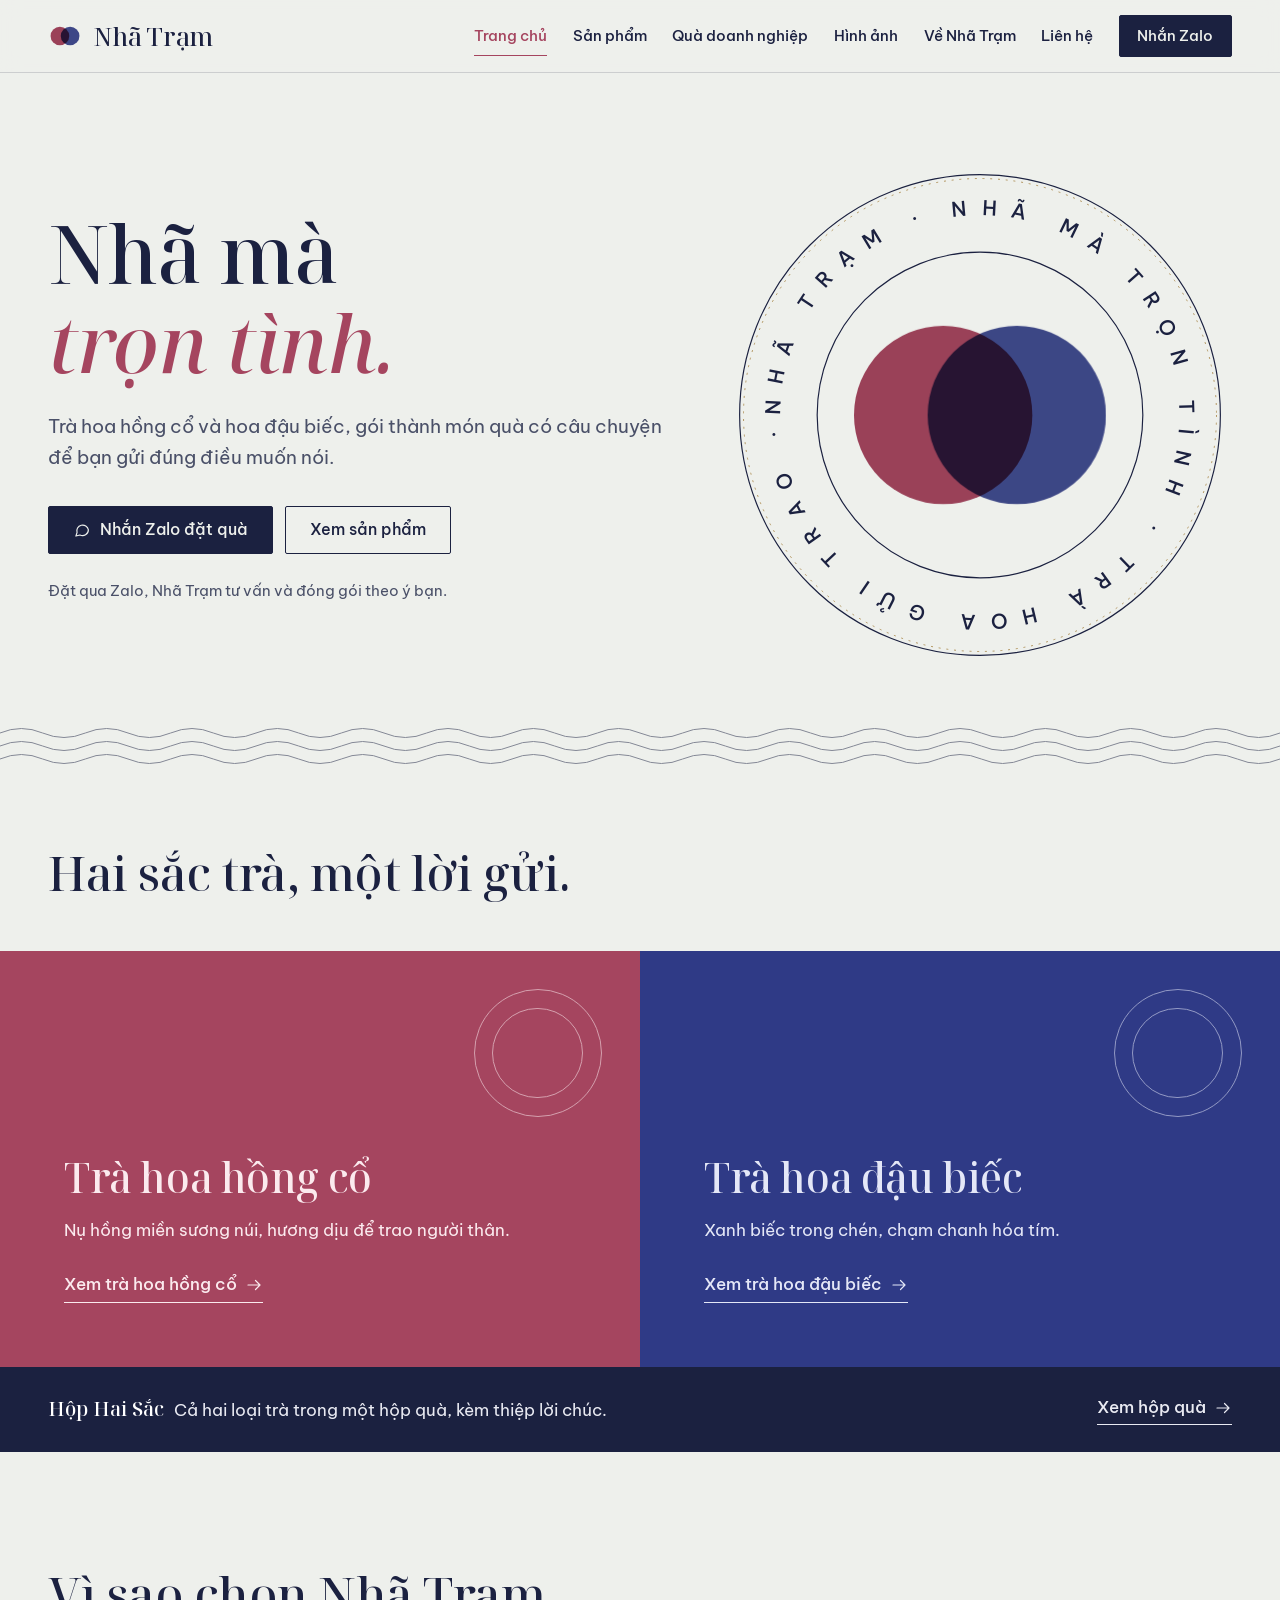
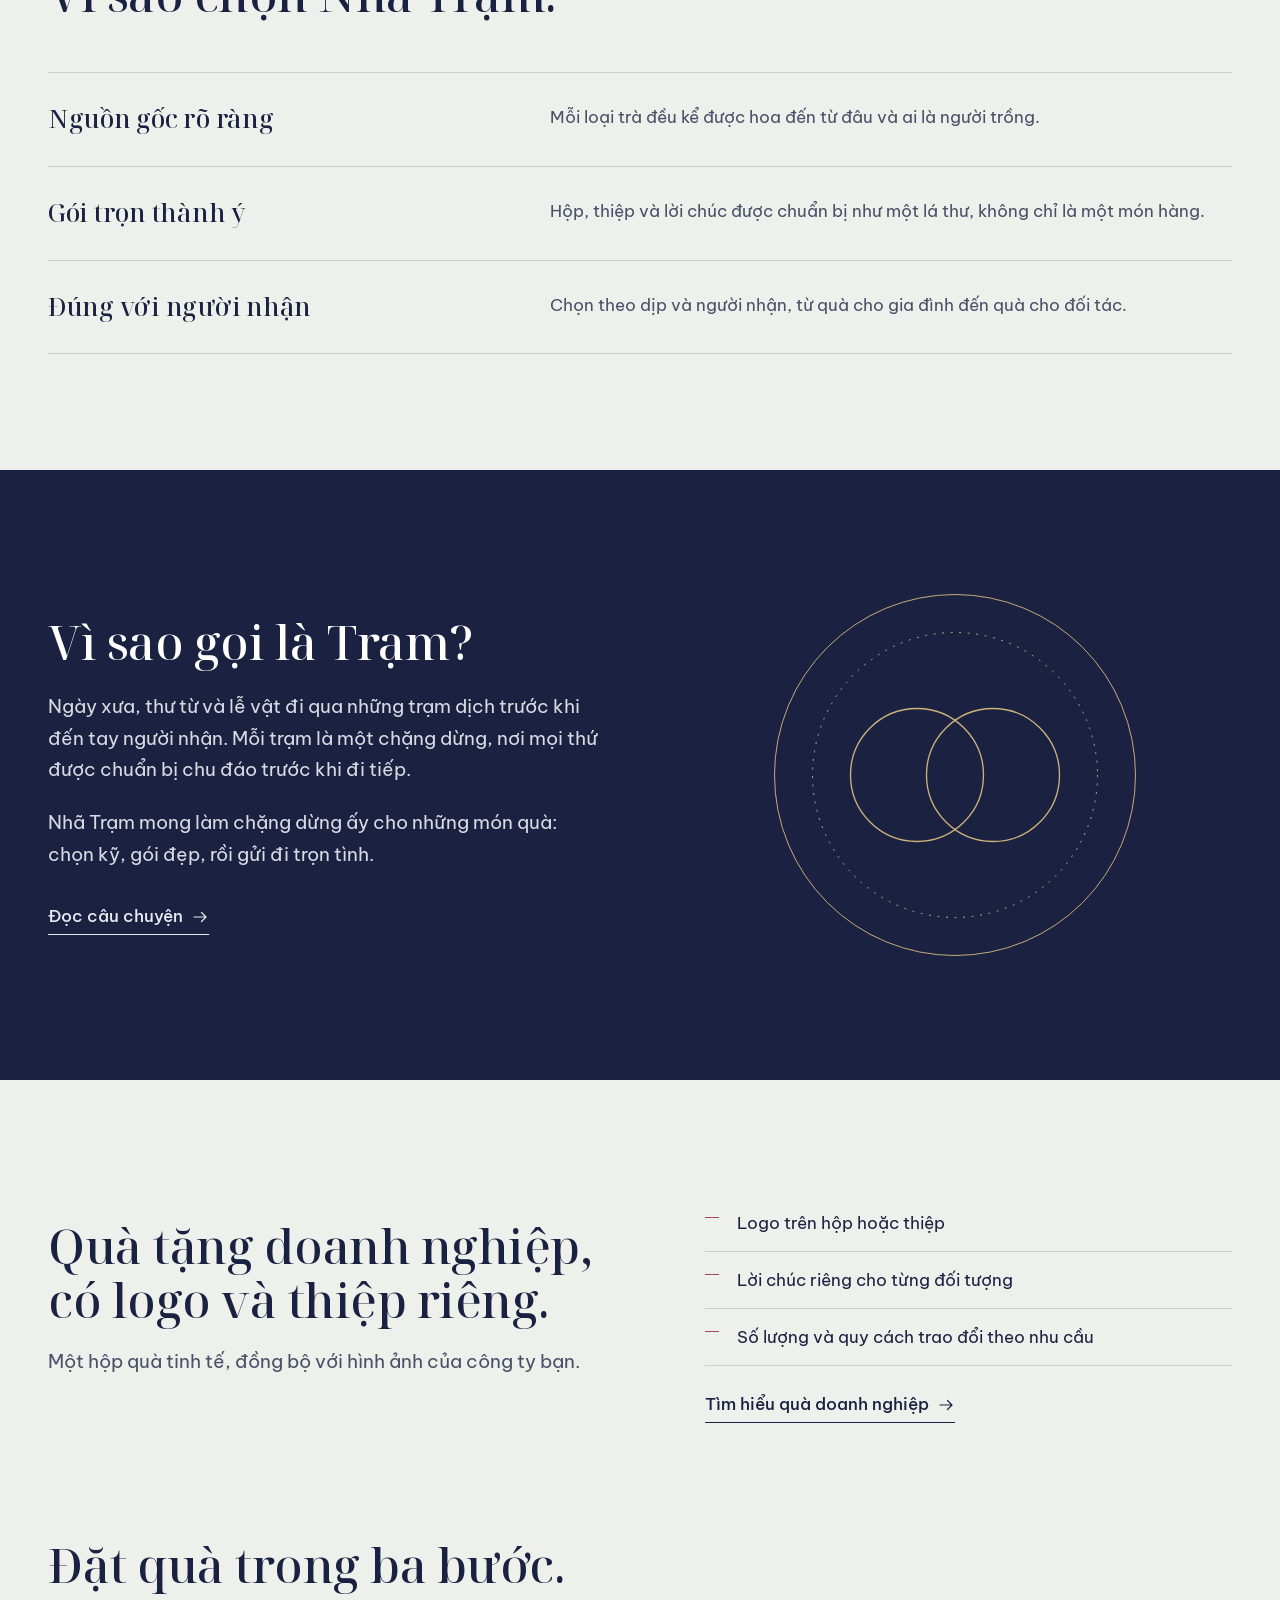
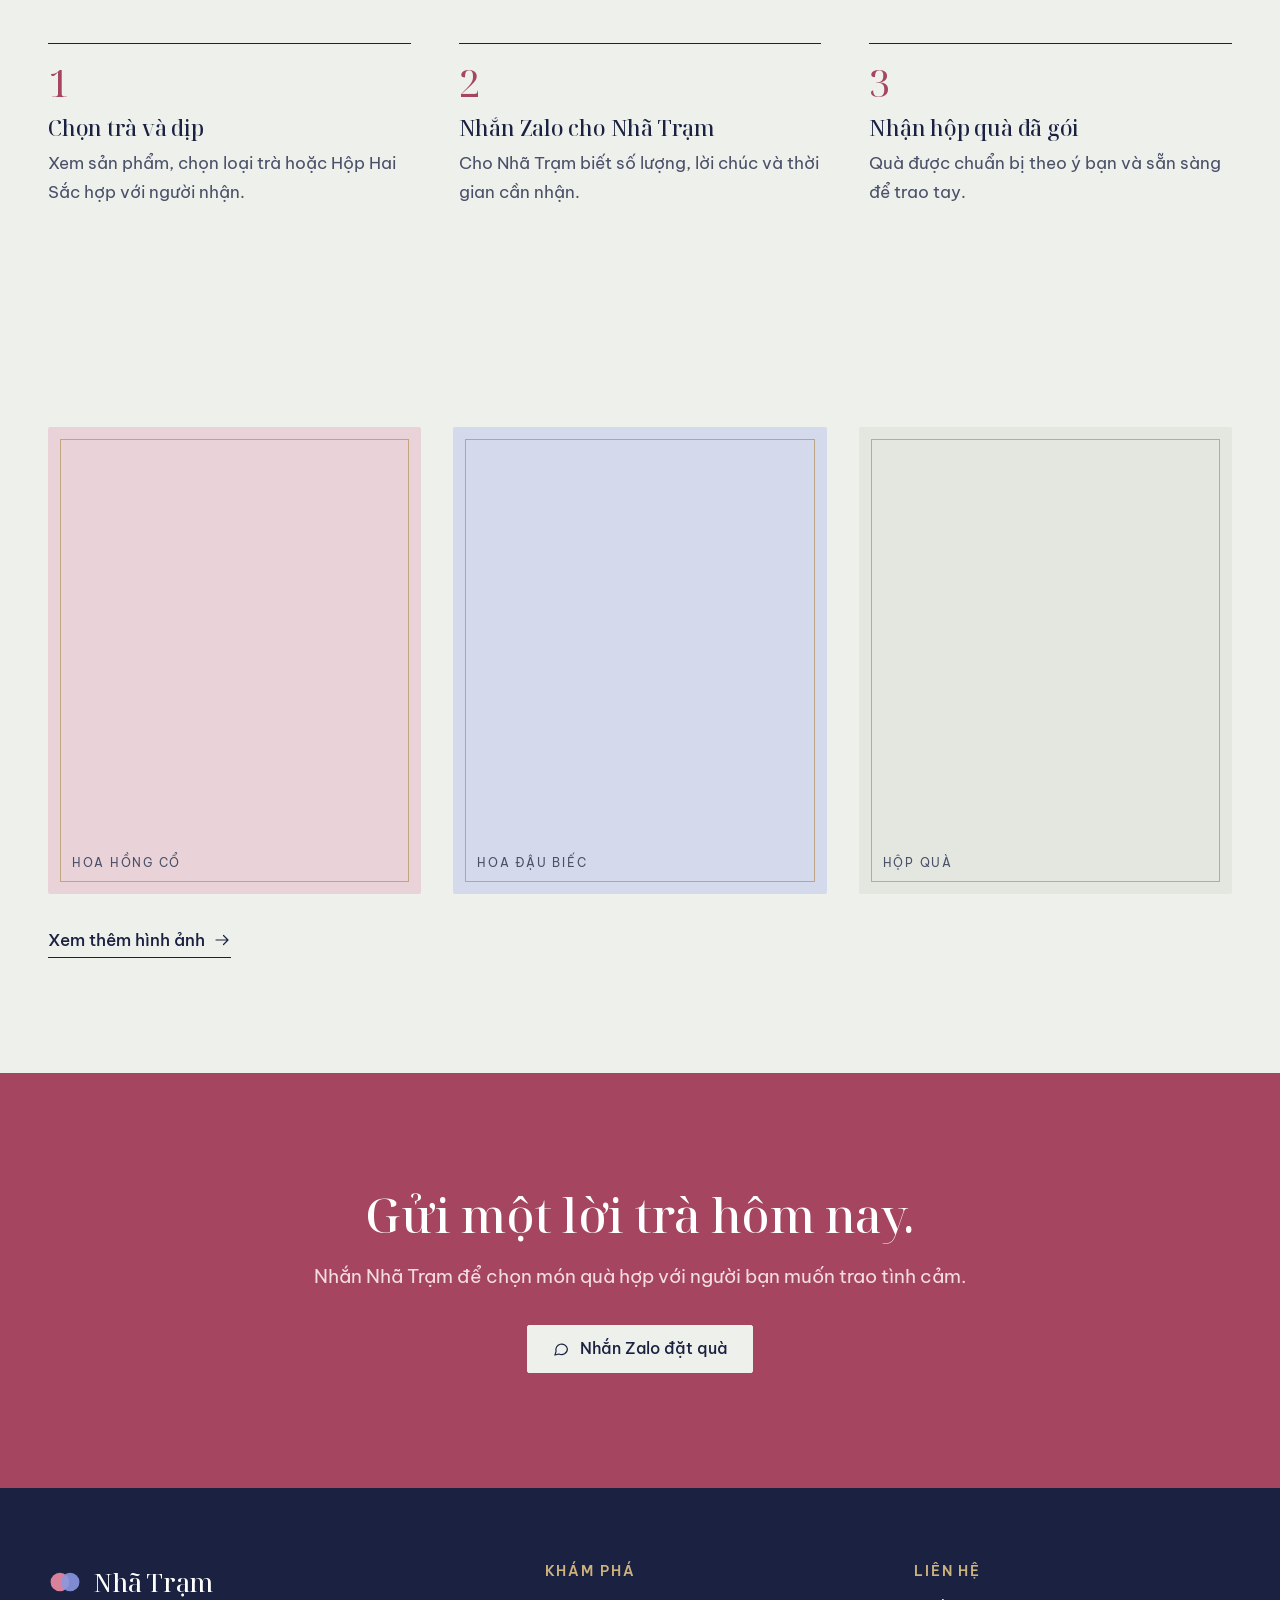
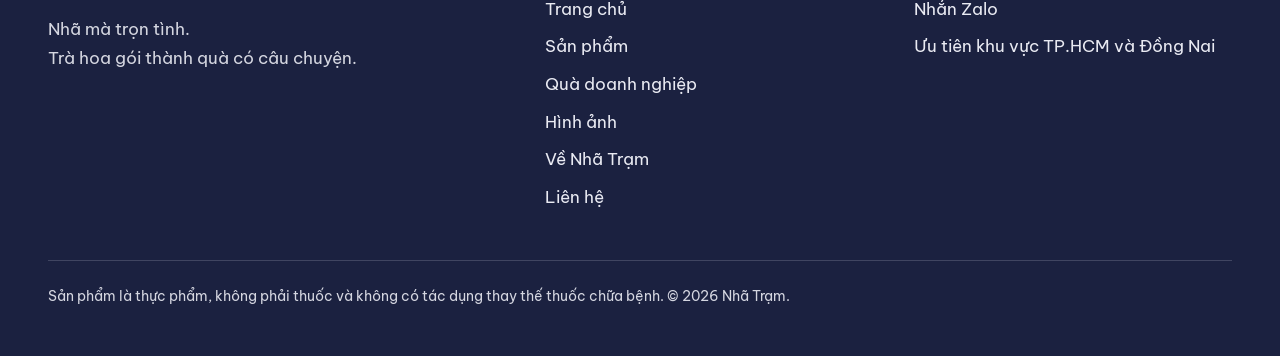
==== index.html @ 6c9ca7e7 "Thêm website Nhã Trạm (6 trang) Co-Authored-By: Claude Sonnet 5.5 <noreply@anthropic.com> Claude-Ses" ====
<!doctype html>
<html lang="vi">
<head>
<meta charset="utf-8">
<meta name="viewport" content="width=device-width,initial-scale=1">
<title>Nhã Trạm · Nhã mà trọn tình</title>
<meta name="description" content="Trà hoa hồng cổ và hoa đậu biếc gói thành món quà có câu chuyện. Nhã Trạm, nhã mà trọn tình.">
<meta name="theme-color" content="#EEF0EC">
<link rel="icon" href="data:image/svg+xml,%3Csvg xmlns='http://www.w3.org/2000/svg' viewBox='0 0 40 40'%3E%3Ccircle cx='14' cy='20' r='11' fill='%23A5455F'/%3E%3Ccircle cx='26' cy='20' r='11' fill='%232F3A86' fill-opacity='.85'/%3E%3C/svg%3E">
<link rel="preconnect" href="https://fonts.googleapis.com"><link rel="preconnect" href="https://fonts.gstatic.com" crossorigin>
<link rel="stylesheet" href="https://fonts.googleapis.com/css2?family=Be+Vietnam+Pro:wght@400;500;600&family=Noto+Serif+Display:ital,wght@0,400;0,500;0,600;1,400;1,500&display=swap">
<link rel="stylesheet" href="css/main.css">
</head>
<body>
<a class="skip" href="#main">Bỏ qua điều hướng</a>
<header class="site-header"><div class="wrap bar">
  <a class="brand" href="index.html" aria-label="Nhã Trạm, về trang chủ"><svg viewBox="0 0 40 40" width="34" height="34" aria-hidden="true"><circle cx="14" cy="20" r="11" fill="#A5455F" style="mix-blend-mode:multiply"/><circle cx="26" cy="20" r="11" fill="#2F3A86" style="mix-blend-mode:multiply" opacity=".92"/></svg><span>Nhã Trạm</span></a>
  <button class="menu-btn" aria-expanded="false" aria-controls="nav" aria-label="Mở menu"><svg viewBox="0 0 24 24" fill="none" stroke="currentColor" stroke-width="1.6" stroke-linecap="round" aria-hidden="true"><path d="M4 8h16M4 16h16"/></svg></button>
  <nav class="nav" id="nav" aria-label="Điều hướng chính"><a href="index.html" aria-current="page">Trang chủ</a><a href="san-pham.html">Sản phẩm</a><a href="qua-doanh-nghiep.html">Quà doanh nghiệp</a><a href="hinh-anh.html">Hình ảnh</a><a href="ve-nha-tram.html">Về Nhã Trạm</a><a href="lien-he.html">Liên hệ</a><a class="btn" href="lien-he.html#soan-tin" data-zalo>Nhắn Zalo</a></nav>
</div></header>
<main id="main">

<section class="hero"><div class="wrap hero-grid">
  <div>
    <h1>Nhã mà <em class="accent">trọn tình.</em></h1>
    <p class="lede">Trà hoa hồng cổ và hoa đậu biếc, gói thành món quà có câu chuyện để bạn gửi đúng điều muốn nói.</p>
    <div class="actions"><a class="btn " href="lien-he.html#soan-tin" data-zalo ><svg viewBox="0 0 24 24" fill="none" stroke="currentColor" stroke-width="1.6" stroke-linecap="round" stroke-linejoin="round" aria-hidden="true"><path d="M21 12a8 8 0 0 1-11.6 7.1L4 20.5l1.5-4.6A8 8 0 1 1 21 12z"/></svg>Nhắn Zalo đặt quà</a><a class="btn ghost" href="san-pham.html">Xem sản phẩm</a></div>
    <p class="note">Đặt qua Zalo, Nhã Trạm tư vấn và đóng gói theo ý bạn.</p>
  </div>
  <div class="stamp" role="img" aria-label="Con dấu Nhã Trạm với hai vòng tròn hồng và biếc giao nhau">
    <svg viewBox="0 0 520 520">
      <circle cx="260" cy="260" r="248" fill="none" stroke="#1B2140" stroke-width="1.2"/>
      <circle cx="260" cy="260" r="168" fill="none" stroke="#1B2140" stroke-width="1.2"/>
      <circle cx="260" cy="260" r="244" fill="none" stroke="#B0925A" stroke-width="1" stroke-dasharray="2 6"/>
      <g class="ring-rot"><defs><path id="ring" d="M260,260 m-206,0 a206,206 0 1,1 412,0 a206,206 0 1,1 -412,0"/></defs>
        <text class="ring-text"><textPath href="#ring" textLength="1280" lengthAdjust="spacing">NHÃ TRẠM · NHÃ MÀ TRỌN TÌNH · TRÀ HOA GỬI TRAO ·</textPath></text></g>
      <circle class="c-rose" cx="222" cy="260" r="92"/>
      <circle class="c-biec" cx="298" cy="260" r="92"/>
    </svg>
  </div>
  <div class="waves" aria-hidden="true"><svg viewBox="0 0 1200 46" preserveAspectRatio="none" aria-hidden="true"><path d="M0 10 q20 -9 40 0 t40 0 t40 0 t40 0 t40 0 t40 0 t40 0 t40 0 t40 0 t40 0 t40 0 t40 0 t40 0 t40 0 t40 0 t40 0 t40 0 t40 0 t40 0 t40 0 t40 0 t40 0 t40 0 t40 0 t40 0 t40 0 t40 0 t40 0 t40 0 t40 0 t40 0" fill="none" stroke="currentColor" stroke-width="1" vector-effect="non-scaling-stroke"/><path d="M0 23 q20 -9 40 0 t40 0 t40 0 t40 0 t40 0 t40 0 t40 0 t40 0 t40 0 t40 0 t40 0 t40 0 t40 0 t40 0 t40 0 t40 0 t40 0 t40 0 t40 0 t40 0 t40 0 t40 0 t40 0 t40 0 t40 0 t40 0 t40 0 t40 0 t40 0 t40 0 t40 0" fill="none" stroke="currentColor" stroke-width="1" vector-effect="non-scaling-stroke"/><path d="M0 36 q20 -9 40 0 t40 0 t40 0 t40 0 t40 0 t40 0 t40 0 t40 0 t40 0 t40 0 t40 0 t40 0 t40 0 t40 0 t40 0 t40 0 t40 0 t40 0 t40 0 t40 0 t40 0 t40 0 t40 0 t40 0 t40 0 t40 0 t40 0 t40 0 t40 0 t40 0 t40 0" fill="none" stroke="currentColor" stroke-width="1" vector-effect="non-scaling-stroke"/></svg></div>
</div></section>

<section class="section" style="padding-top:clamp(3rem,6vw,5rem)"><div class="wrap reveal">
  <div class="section-head"><h2>Hai sắc trà, một lời gửi.</h2></div>
</div>
<div class="panels">
  <article class="panel on-rose"><span class="dot" aria-hidden="true"></span>
    <h3>Trà hoa hồng cổ</h3><p>Nụ hồng miền sương núi, hương dịu để trao người thân.</p>
    <div><a class="textlink" href="san-pham.html#hong-co">Xem trà hoa hồng cổ<svg width="18" height="18" viewBox="0 0 24 24" fill="none" stroke="currentColor" stroke-width="1.6" stroke-linecap="round" stroke-linejoin="round" aria-hidden="true"><path d="M4 12h16M14 6l6 6-6 6"/></svg></a></div></article>
  <article class="panel on-biec"><span class="dot" aria-hidden="true"></span>
    <h3>Trà hoa đậu biếc</h3><p>Xanh biếc trong chén, chạm chanh hóa tím.</p>
    <div><a class="textlink" href="san-pham.html#dau-biec">Xem trà hoa đậu biếc<svg width="18" height="18" viewBox="0 0 24 24" fill="none" stroke="currentColor" stroke-width="1.6" stroke-linecap="round" stroke-linejoin="round" aria-hidden="true"><path d="M4 12h16M14 6l6 6-6 6"/></svg></a></div></article>
</div>
<div class="combo-row"><p><strong>Hộp Hai Sắc</strong>Cả hai loại trà trong một hộp quà, kèm thiệp lời chúc.</p><a class="textlink" href="san-pham.html#hop-hai-sac">Xem hộp quà<svg width="18" height="18" viewBox="0 0 24 24" fill="none" stroke="currentColor" stroke-width="1.6" stroke-linecap="round" stroke-linejoin="round" aria-hidden="true"><path d="M4 12h16M14 6l6 6-6 6"/></svg></a></div>
</section>

<section class="section" style="padding-top:0"><div class="wrap">
  <div class="section-head reveal"><h2>Vì sao chọn Nhã Trạm.</h2></div>
  <div class="rows reveal">
    <div class="row"><h3>Nguồn gốc rõ ràng</h3><p>Mỗi loại trà đều kể được hoa đến từ đâu và ai là người trồng.</p></div>
    <div class="row"><h3>Gói trọn thành ý</h3><p>Hộp, thiệp và lời chúc được chuẩn bị như một lá thư, không chỉ là một món hàng.</p></div>
    <div class="row"><h3>Đúng với người nhận</h3><p>Chọn theo dịp và người nhận, từ quà cho gia đình đến quà cho đối tác.</p></div>
  </div>
</div></section>

<section class="section on-dark"><div class="wrap story">
  <div class="reveal"><h2>Vì sao gọi là Trạm?</h2>
    <p class="lede" style="margin-top:1.4rem">Ngày xưa, thư từ và lễ vật đi qua những trạm dịch trước khi đến tay người nhận. Mỗi trạm là một chặng dừng, nơi mọi thứ được chuẩn bị chu đáo trước khi đi tiếp.</p>
    <p class="lede">Nhã Trạm mong làm chặng dừng ấy cho những món quà: chọn kỹ, gói đẹp, rồi gửi đi trọn tình.</p>
    <div class="actions"><a class="textlink" href="ve-nha-tram.html">Đọc câu chuyện<svg width="18" height="18" viewBox="0 0 24 24" fill="none" stroke="currentColor" stroke-width="1.6" stroke-linecap="round" stroke-linejoin="round" aria-hidden="true"><path d="M4 12h16M14 6l6 6-6 6"/></svg></a></div></div>
  <svg class="mark" viewBox="0 0 400 400" aria-hidden="true"><circle cx="200" cy="200" r="190" fill="none" stroke="currentColor" stroke-width="1"/><circle cx="200" cy="200" r="150" fill="none" stroke="currentColor" stroke-width="1" stroke-dasharray="2 7"/><circle cx="160" cy="200" r="70" fill="none" stroke="currentColor" stroke-width="1.4"/><circle cx="240" cy="200" r="70" fill="none" stroke="currentColor" stroke-width="1.4"/></svg>
</div></section>

<section class="section"><div class="wrap strip">
  <div class="reveal"><h2>Quà tặng doanh nghiệp, có logo và thiệp riêng.</h2>
    <p class="lede" style="margin-top:1.2rem">Một hộp quà tinh tế, đồng bộ với hình ảnh của công ty bạn.</p></div>
  <div class="reveal"><ul class="ticks"><li>Logo trên hộp hoặc thiệp</li><li>Lời chúc riêng cho từng đối tượng</li><li>Số lượng và quy cách trao đổi theo nhu cầu</li></ul><a class="textlink" href="qua-doanh-nghiep.html">Tìm hiểu quà doanh nghiệp<svg width="18" height="18" viewBox="0 0 24 24" fill="none" stroke="currentColor" stroke-width="1.6" stroke-linecap="round" stroke-linejoin="round" aria-hidden="true"><path d="M4 12h16M14 6l6 6-6 6"/></svg></a></div>
</div></section>

<section class="section" style="padding-top:0"><div class="wrap">
  <div class="section-head reveal"><h2>Đặt quà trong ba bước.</h2></div>
  <ol class="steps reveal">
    <li><h3>Chọn trà và dịp</h3><p>Xem sản phẩm, chọn loại trà hoặc Hộp Hai Sắc hợp với người nhận.</p></li>
    <li><h3>Nhắn Zalo cho Nhã Trạm</h3><p>Cho Nhã Trạm biết số lượng, lời chúc và thời gian cần nhận.</p></li>
    <li><h3>Nhận hộp quà đã gói</h3><p>Quà được chuẩn bị theo ý bạn và sẵn sàng để trao tay.</p></li>
  </ol>
</div></section>

<section class="section" style="padding-top:0"><div class="wrap">
  <div class="section-head reveal"><h2>Những khung hình Nhã Trạm.</h2></div>
  <div class="trio reveal">
    <figure style="margin:0"><div class="frame t-rose" style="--ar:4/5"><img src="images/home-1.jpg" alt="Hoa hồng cổ sấy nguyên bông" loading="lazy" onerror="this.remove()"><span class="slot">Hoa hồng cổ</span></div></figure>
    <figure style="margin:0"><div class="frame t-biec" style="--ar:4/5"><img src="images/home-2.jpg" alt="Trà hoa đậu biếc đổi màu khi thêm chanh" loading="lazy" onerror="this.remove()"><span class="slot">Hoa đậu biếc</span></div></figure>
    <figure style="margin:0"><div class="frame t-mist" style="--ar:4/5"><img src="images/home-3.jpg" alt="Hộp quà Nhã Trạm" loading="lazy" onerror="this.remove()"><span class="slot">Hộp quà</span></div></figure>
  </div>
  <div class="actions"><a class="textlink" href="hinh-anh.html">Xem thêm hình ảnh<svg width="18" height="18" viewBox="0 0 24 24" fill="none" stroke="currentColor" stroke-width="1.6" stroke-linecap="round" stroke-linejoin="round" aria-hidden="true"><path d="M4 12h16M14 6l6 6-6 6"/></svg></a></div>
</div></section>

<section class="section on-rose"><div class="wrap reveal" style="max-width:760px;text-align:center">
  <h2 style="color:#fff">Gửi một lời trà hôm nay.</h2>
  <p class="lede" style="margin:1.2rem auto 0">Nhắn Nhã Trạm để chọn món quà hợp với người bạn muốn trao tình cảm.</p>
  <div class="actions" style="justify-content:center"><a class="btn " href="lien-he.html#soan-tin" data-zalo ><svg viewBox="0 0 24 24" fill="none" stroke="currentColor" stroke-width="1.6" stroke-linecap="round" stroke-linejoin="round" aria-hidden="true"><path d="M21 12a8 8 0 0 1-11.6 7.1L4 20.5l1.5-4.6A8 8 0 1 1 21 12z"/></svg>Nhắn Zalo đặt quà</a></div>
</div></section>
</main>
<footer class="site-footer on-dark"><div class="wrap">
  <div class="foot-grid">
    <div><a class="brand" href="index.html"><svg viewBox="0 0 40 40" width="34" height="34" aria-hidden="true"><circle cx="14" cy="20" r="11" fill="#A5455F" style="mix-blend-mode:multiply"/><circle cx="26" cy="20" r="11" fill="#2F3A86" style="mix-blend-mode:multiply" opacity=".92"/></svg><span>Nhã Trạm</span></a><p>Nhã mà trọn tình.<br>Trà hoa gói thành quà có câu chuyện.</p></div>
    <div><h4>Khám phá</h4><ul><li><a href="index.html">Trang chủ</a></li><li><a href="san-pham.html">Sản phẩm</a></li><li><a href="qua-doanh-nghiep.html">Quà doanh nghiệp</a></li><li><a href="hinh-anh.html">Hình ảnh</a></li><li><a href="ve-nha-tram.html">Về Nhã Trạm</a></li><li><a href="lien-he.html">Liên hệ</a></li></ul></div>
    <div><h4>Liên hệ</h4><ul>
      <li><a href="lien-he.html#soan-tin" data-zalo>Nhắn Zalo</a></li>
      <li><a href="#" data-messenger>Messenger</a></li>
      <li><a href="#" data-phone></a></li>
      <li><a href="#" data-email></a></li>
      <li>Ưu tiên khu vực TP.HCM và Đồng Nai</li></ul></div>
  </div>
  <p class="legal">Sản phẩm là thực phẩm, không phải thuốc và không có tác dụng thay thế thuốc chữa bệnh. © <span id="year">2026</span> Nhã Trạm.</p>
</div></footer>
<script src="js/config.js"></script>
<script src="js/main.js"></script>
</body>
</html>
---- css/main.css ----
:root{
  --mist:#EEF0EC; --mist-2:#E3E7E0; --paper:#F8F9F6;
  --ink:#1B2140; --ink-2:#4A5068; --ink-soft:#E9EAF2;
  --rose:#A5455F; --rose-tint:#E9D3D8; --rose-text:#FBEAEE;
  --biec:#2F3A86; --biec-tint:#D5D9EC; --biec-text:#E4E7F7;
  --brass:#B0925A; --brass-light:#CDB27C;
  --rule:rgba(27,33,64,.16);
  --serif:"Noto Serif Display","Noto Serif",Georgia,serif;
  --sans:"Be Vietnam Pro",system-ui,-apple-system,"Segoe UI",Roboto,sans-serif;
  --gutter:clamp(1.25rem,4vw,3rem);
  --ease:cubic-bezier(.16,1,.3,1);
}
*,*::before,*::after{box-sizing:border-box}
html{scroll-behavior:smooth;scrollbar-color:var(--brass) var(--mist);-webkit-text-size-adjust:100%}
body{margin:0;background:var(--mist);color:var(--ink);font:400 1.0625rem/1.7 var(--sans);-webkit-font-smoothing:antialiased}
::selection{background:var(--rose);color:#fff}
img,svg{display:block;max-width:100%}
a{color:inherit;text-underline-offset:.22em;text-decoration-thickness:1px}
:focus-visible{outline:2px solid var(--biec);outline-offset:3px;border-radius:2px}
.on-dark :focus-visible{outline-color:var(--brass-light)}
.skip{position:absolute;left:1rem;top:-4rem;background:var(--ink);color:var(--mist);padding:.6rem 1rem;z-index:100}
.skip:focus{top:1rem}
.wrap{width:min(100% - 2*var(--gutter),1200px);margin-inline:auto}
.narrow{width:min(100% - 2*var(--gutter),760px);margin-inline:auto}

/* type */
h1,h2,h3{font-family:var(--serif);font-weight:500;line-height:1.12;margin:0;color:inherit;text-wrap:balance;letter-spacing:-.01em}
h1{font-size:clamp(2.6rem,6.2vw,5.25rem)}
h2{font-size:clamp(1.9rem,3.8vw,3rem)}
h3{font-size:clamp(1.35rem,2vw,1.65rem);line-height:1.25}
p{margin:0 0 1.1em;max-width:62ch;text-wrap:pretty}
.lede{font-size:clamp(1.1rem,1.5vw,1.3rem);line-height:1.65;color:var(--ink-2);max-width:54ch}
.on-dark .lede,.on-rose .lede,.on-biec .lede{color:inherit;opacity:.92}
em.accent{font-style:italic;color:var(--rose)}
.section{padding-block:clamp(4rem,9vw,8rem)}
.section-head{max-width:46rem;margin-bottom:clamp(2rem,4vw,3.5rem)}
.section-head p{margin-top:1rem;color:var(--ink-2)}

/* buttons */
.btn{display:inline-flex;align-items:center;gap:.6rem;min-height:3rem;padding:.7rem 1.5rem;border-radius:2px;font:500 1rem/1.2 var(--sans);text-decoration:none;border:1px solid var(--ink);background:var(--ink);color:var(--mist);cursor:pointer;transition:background .25s var(--ease),color .25s var(--ease),border-color .25s var(--ease),transform .25s var(--ease)}
.btn:hover{background:var(--rose);border-color:var(--rose)}
.btn:active{transform:translateY(1px)}
.btn.ghost{background:transparent;color:var(--ink)}
.btn.ghost:hover{background:var(--ink);color:var(--mist);border-color:var(--ink)}
.on-dark .btn,.on-rose .btn,.on-biec .btn{background:var(--mist);color:var(--ink);border-color:var(--mist)}
.on-dark .btn:hover,.on-rose .btn:hover,.on-biec .btn:hover{background:var(--brass-light);border-color:var(--brass-light)}
.on-dark .btn.ghost,.on-rose .btn.ghost,.on-biec .btn.ghost{background:transparent;color:inherit;border-color:currentColor}
.on-dark .btn.ghost:hover,.on-rose .btn.ghost:hover,.on-biec .btn.ghost:hover{background:var(--mist);color:var(--ink);border-color:var(--mist)}
.btn svg{width:1.1em;height:1.1em;flex:none}
.actions{display:flex;flex-wrap:wrap;gap:.75rem;margin-top:2rem}
.textlink{display:inline-flex;align-items:center;gap:.5rem;font-weight:500;text-decoration:none;border-bottom:1px solid currentColor;padding-bottom:.15rem}
.textlink:hover{color:var(--rose)}
.on-dark .textlink:hover,.on-rose .textlink:hover,.on-biec .textlink:hover{color:var(--brass-light)}

/* header */
.site-header{position:sticky;top:0;z-index:50;background:rgba(238,240,236,.94);backdrop-filter:blur(10px);border-bottom:1px solid var(--rule)}
.bar{display:flex;align-items:center;justify-content:space-between;gap:1.5rem;min-height:4.5rem}
.brand{display:flex;align-items:center;gap:.7rem;text-decoration:none;font:500 1.55rem/1 var(--serif);letter-spacing:-.01em}
.brand svg{width:34px;height:34px}
.nav{display:flex;align-items:center;gap:clamp(1rem,2vw,2rem)}
.nav a{text-decoration:none;font-size:.95rem;font-weight:500;padding:.4rem 0;border-bottom:1px solid transparent}
.nav a:hover{border-color:var(--ink)}
.nav a[aria-current="page"]{border-color:var(--rose);color:var(--rose)}
.nav .btn{padding:.55rem 1.1rem;min-height:2.6rem;font-size:.95rem;border-bottom:1px solid var(--ink)}
.nav .btn:hover{border-color:var(--rose)}
.menu-btn{display:none;background:none;border:1px solid var(--ink);border-radius:2px;width:2.8rem;height:2.8rem;cursor:pointer;color:var(--ink);align-items:center;justify-content:center}
.menu-btn svg{width:22px;height:22px}
@media (max-width:1020px){
  .menu-btn{display:inline-flex}
  .nav{position:absolute;left:0;right:0;top:100%;flex-direction:column;align-items:stretch;gap:0;background:var(--mist);border-bottom:1px solid var(--rule);padding:.5rem var(--gutter) 1.5rem;display:none}
  .nav.open{display:flex}
  .nav a{padding:.95rem 0;border-bottom:1px solid var(--rule);font-size:1.05rem}
  .nav .btn{margin-top:1rem;justify-content:center}
}

/* hero */
.hero{position:relative;overflow:hidden;padding-block:clamp(3rem,7vw,6rem) clamp(4rem,8vw,7rem)}
.hero-grid{display:grid;grid-template-columns:1.1fr .9fr;gap:clamp(2rem,5vw,5rem);align-items:center}
.hero h1{margin-bottom:1.5rem}
.hero .note{margin-top:1.5rem;font-size:.95rem;color:var(--ink-2)}
.stamp{width:min(100%,520px);margin-inline:auto;aspect-ratio:1;position:relative}
.stamp svg{width:100%;height:100%;overflow:visible}
.ring-text{font:500 21px var(--sans);letter-spacing:.2em;fill:var(--ink)}
.ring-rot{transform-origin:260px 260px;animation:spin 140s linear infinite}
.c-rose{fill:var(--rose);mix-blend-mode:multiply;transform-box:fill-box;transform-origin:center;animation:toL 1.6s var(--ease) both .2s}
.c-biec{fill:var(--biec);mix-blend-mode:multiply;opacity:.92;transform-box:fill-box;transform-origin:center;animation:toR 1.6s var(--ease) both .2s}
@keyframes spin{to{transform:rotate(360deg)}}
@keyframes toL{from{transform:translateX(66px)}to{transform:none}}
@keyframes toR{from{transform:translateX(-66px)}to{transform:none}}
.waves{position:absolute;left:0;right:0;bottom:0;height:46px;color:var(--ink);opacity:.5}
.waves svg{width:100%;height:100%}
@media (max-width:860px){.hero-grid{grid-template-columns:1fr}.stamp{max-width:380px;order:-1;margin-bottom:.5rem}}
@media (prefers-reduced-motion:reduce){.ring-rot,.c-rose,.c-biec{animation:none}html{scroll-behavior:auto}}

/* two tea panels */
.panels{display:grid;grid-template-columns:1fr 1fr}
.panel{padding:clamp(2.2rem,5vw,4.5rem);min-height:26rem;display:flex;flex-direction:column;justify-content:flex-end;position:relative;overflow:hidden}
.on-rose{background:var(--rose);color:var(--rose-text)}
.on-biec{background:var(--biec);color:var(--biec-text)}
.panel h3{font-size:clamp(1.9rem,3.2vw,2.75rem);margin-bottom:.8rem}
.panel p{margin-bottom:1.6rem}
.panel .dot{position:absolute;top:clamp(1.5rem,3vw,2.5rem);right:clamp(1.5rem,3vw,2.5rem);width:clamp(5rem,10vw,8rem);aspect-ratio:1;border-radius:50%;border:1px solid currentColor;opacity:.55}
.panel .dot::after{content:"";position:absolute;inset:14%;border-radius:50%;border:1px solid currentColor}
.combo-row{display:flex;flex-wrap:wrap;align-items:center;justify-content:space-between;gap:1rem 2rem;padding:1.6rem var(--gutter);background:var(--ink);color:var(--ink-soft)}
.combo-row p{margin:0;max-width:none}
.combo-row strong{font-family:var(--serif);font-weight:500;font-size:1.25rem;color:#fff;margin-right:.6rem}
@media (max-width:820px){.panels{grid-template-columns:1fr}.panel{min-height:20rem}}

/* editorial rows */
.rows{border-top:1px solid var(--rule)}
.row{display:grid;grid-template-columns:minmax(0,.9fr) minmax(0,1.4fr);gap:1rem clamp(1.5rem,5vw,5rem);padding-block:1.9rem;border-bottom:1px solid var(--rule)}
.row h3{font-size:clamp(1.3rem,2vw,1.7rem)}
.row p{margin:0;color:var(--ink-2)}
@media (max-width:720px){.row{grid-template-columns:1fr}}

/* dark story */
.on-dark{background:var(--ink);color:var(--ink-soft)}
.on-dark h2{color:#fff}
.story{display:grid;grid-template-columns:1fr 1fr;gap:clamp(2rem,6vw,6rem);align-items:center}
.story .mark{width:min(100%,380px);justify-self:center;color:var(--brass-light)}
.on-dark .section-head p{color:inherit}
@media (max-width:820px){.story{grid-template-columns:1fr}.story .mark{max-width:240px;justify-self:start}}

/* steps */
.steps{list-style:none;margin:0;padding:0;display:grid;grid-template-columns:repeat(3,1fr);gap:clamp(1.5rem,4vw,3rem);counter-reset:s}
.steps li{counter-increment:s;border-top:1px solid var(--ink);padding-top:1.2rem}
.steps li::before{content:counter(s);display:block;font:400 2.4rem/1 var(--serif);color:var(--rose);margin-bottom:.8rem}
.steps h3{margin-bottom:.5rem;font-size:1.35rem}
.steps p{color:var(--ink-2);margin:0}
@media (max-width:760px){.steps{grid-template-columns:1fr}}

/* corporate strip */
.strip{display:grid;grid-template-columns:1.1fr 1fr;gap:clamp(2rem,6vw,6rem);align-items:center}
.ticks{list-style:none;margin:0 0 1.5rem;padding:0}
.ticks li{padding:.85rem 0 .85rem 2rem;border-bottom:1px solid var(--rule);position:relative}
.ticks li::before{content:"";position:absolute;left:0;top:1.35rem;width:.9rem;height:1px;background:var(--rose)}
@media (max-width:820px){.strip{grid-template-columns:1fr}}

/* frames (image slots) */
.frame{position:relative;margin:0;background:var(--tone,var(--mist-2));aspect-ratio:var(--ar,4/5);overflow:hidden;border-radius:2px}
.frame::before{content:"";position:absolute;inset:12px;border:1px solid rgba(176,146,90,.7);pointer-events:none}
.frame .slot{position:absolute;left:24px;bottom:20px;font-size:.78rem;letter-spacing:.14em;text-transform:uppercase;color:var(--ink-2)}
.frame img{position:absolute;inset:0;width:100%;height:100%;object-fit:cover}
.frame:has(img)::before,.frame:has(img) .slot{display:none}
.t-rose{--tone:var(--rose-tint)}.t-biec{--tone:var(--biec-tint)}.t-mist{--tone:var(--mist-2)}
.cap{margin-top:.7rem;font-size:.93rem;color:var(--ink-2)}
.trio{display:grid;grid-template-columns:repeat(3,1fr);gap:clamp(1rem,2.5vw,2rem);align-items:start}
.trio .frame:nth-child(2){margin-top:2.5rem}
@media (max-width:700px){.trio{grid-template-columns:1fr 1fr}.trio figure:nth-child(3){display:none}.trio .frame:nth-child(2){margin-top:1.5rem}}

/* page head */
.page-head{padding-block:clamp(3.5rem,8vw,6.5rem) clamp(2rem,4vw,3rem);border-bottom:1px solid var(--rule)}
.page-head h1{font-size:clamp(2.4rem,5.5vw,4.5rem);margin-bottom:1.2rem}

/* product detail */
.product{display:grid;grid-template-columns:.9fr 1.1fr;gap:clamp(2rem,6vw,6rem);align-items:start;padding-block:clamp(3rem,7vw,6rem);border-bottom:1px solid var(--rule)}
.product.rev .frame{order:2}
.product .info h2{margin-bottom:.6rem}
.product .tagline{font-family:var(--serif);font-style:italic;font-size:1.3rem;color:var(--rose);margin-bottom:1.5rem}
.product.biec .tagline{color:var(--biec)}
dl.facts{margin:1.5rem 0;border-top:1px solid var(--rule)}
dl.facts div{display:grid;grid-template-columns:8.5rem 1fr;gap:1rem;padding:.85rem 0;border-bottom:1px solid var(--rule)}
dl.facts dt{font-weight:600;font-size:.95rem}
dl.facts dd{margin:0;color:var(--ink-2)}
@media (max-width:820px){.product{grid-template-columns:1fr}.product.rev .frame{order:0}.product .frame{max-width:420px}}
@media (max-width:480px){dl.facts div{grid-template-columns:1fr;gap:.2rem}}

.brew{display:grid;grid-template-columns:repeat(2,1fr);gap:clamp(2rem,5vw,5rem)}
.brew h3{margin-bottom:1rem}
@media (max-width:760px){.brew{grid-template-columns:1fr}}

.soon{display:flex;flex-wrap:wrap;gap:.6rem;margin:1.5rem 0 0;padding:0;list-style:none}
.soon li{padding:.5rem 1.1rem;border:1px solid var(--rule);border-radius:2px;background:var(--paper)}

details{border-bottom:1px solid var(--rule)}
details:first-of-type{border-top:1px solid var(--rule)}
summary{cursor:pointer;list-style:none;display:flex;justify-content:space-between;align-items:center;gap:1rem;padding:1.3rem 0;font:500 1.15rem/1.4 var(--serif)}
summary::-webkit-details-marker{display:none}
summary::after{content:"+";font:300 1.6rem/1 var(--sans);color:var(--rose);transition:transform .3s var(--ease)}
details[open] summary::after{transform:rotate(45deg)}
details p{color:var(--ink-2);padding-bottom:1.3rem;margin:0}

/* gallery */
.filters{display:flex;flex-wrap:wrap;gap:.5rem;margin-bottom:2rem}
.filters button{font:500 .95rem/1 var(--sans);padding:.7rem 1.2rem;border:1px solid var(--rule);background:transparent;color:var(--ink);border-radius:2px;cursor:pointer;transition:all .2s}
.filters button:hover{border-color:var(--ink)}
.filters button[aria-pressed="true"]{background:var(--ink);color:var(--mist);border-color:var(--ink)}
.gallery{columns:3;column-gap:clamp(1rem,2.5vw,2rem)}
.gallery figure{margin:0 0 clamp(1rem,2.5vw,2rem);break-inside:avoid}
.gallery figure[hidden]{display:none}
.gallery .frame{cursor:default}
.gallery .frame:has(img){cursor:zoom-in}
@media (max-width:900px){.gallery{columns:2}}
@media (max-width:520px){.gallery{columns:1}}
dialog.lb{border:0;padding:0;background:transparent;max-width:min(92vw,1100px);max-height:92vh;overflow:visible}
dialog.lb::backdrop{background:rgba(27,33,64,.88)}
dialog.lb img{max-height:82vh;width:auto;max-width:100%;margin-inline:auto;border-radius:2px}
dialog.lb p{color:#fff;text-align:center;margin:1rem auto 0}
dialog.lb button{position:absolute;right:0;top:-3rem;background:var(--mist);border:0;border-radius:2px;width:2.6rem;height:2.6rem;font-size:1.4rem;cursor:pointer}

/* about */
.twocol{display:grid;grid-template-columns:.8fr 1.2fr;gap:clamp(2rem,6vw,6rem);align-items:start}
@media (max-width:820px){.twocol{grid-template-columns:1fr}}
.principles{list-style:none;margin:0;padding:0;border-top:1px solid var(--rule)}
.principles li{padding:1.3rem 0;border-bottom:1px solid var(--rule)}
.principles strong{display:block;font:500 1.25rem/1.3 var(--serif);margin-bottom:.3rem}
.principles span{color:var(--ink-2)}

/* form */
.formwrap{display:grid;grid-template-columns:.8fr 1.2fr;gap:clamp(2rem,6vw,6rem);align-items:start}
@media (max-width:860px){.formwrap{grid-template-columns:1fr}}
form.compose{display:grid;gap:1.2rem}
.field{display:grid;gap:.4rem}
.field label{font-weight:600;font-size:.95rem}
.field input,.field select,.field textarea{font:400 1rem/1.5 var(--sans);color:var(--ink);padding:.8rem 1rem;border:1px solid rgba(27,33,64,.4);border-radius:2px;background:var(--paper);width:100%;min-height:3rem}
.field textarea{min-height:7rem;resize:vertical}
.field input:focus,.field select:focus,.field textarea:focus{outline:2px solid var(--biec);outline-offset:1px;border-color:var(--biec)}
.two{display:grid;grid-template-columns:1fr 1fr;gap:1.2rem}
@media (max-width:560px){.two{grid-template-columns:1fr}}
.result{display:none;margin-top:1.5rem;padding:1.4rem;background:var(--paper);border:1px solid var(--rule);border-radius:2px}
.result.show{display:block}
.result pre{white-space:pre-wrap;font:400 .98rem/1.6 var(--sans);margin:0 0 1rem}
.result .actions{margin-top:0}
.channels{list-style:none;margin:0;padding:0;border-top:1px solid var(--rule)}
.channels li{padding:1.1rem 0;border-bottom:1px solid var(--rule)}
.channels strong{display:block;font:500 1.15rem/1.3 var(--serif)}
.channels span{color:var(--ink-2)}

/* footer */
.site-footer{background:var(--ink);color:var(--ink-soft);padding-block:clamp(3rem,6vw,5rem) 2rem}
.foot-grid{display:grid;grid-template-columns:1.4fr 1fr 1fr;gap:clamp(1.5rem,4vw,4rem)}
.site-footer .brand{color:#fff;margin-bottom:1rem}
.site-footer h4{font:600 .85rem/1 var(--sans);letter-spacing:.14em;text-transform:uppercase;color:var(--brass-light);margin:0 0 1rem}
.site-footer ul{list-style:none;margin:0;padding:0;display:grid;gap:.55rem}
.site-footer a{text-decoration:none;color:var(--ink-soft)}
.site-footer a:hover{color:var(--brass-light);text-decoration:underline}
.site-footer p{color:var(--ink-soft);opacity:.9}
.legal{margin-top:3rem;padding-top:1.5rem;border-top:1px solid rgba(233,234,242,.2);font-size:.88rem;opacity:.85;max-width:none}
@media (max-width:760px){.foot-grid{grid-template-columns:1fr}}

/* reveal */
@media (prefers-reduced-motion:no-preference){
  .js .reveal{opacity:0;transform:translateY(18px);transition:opacity .9s var(--ease),transform .9s var(--ease)}
  .js .reveal.in{opacity:1;transform:none}
}

.site-footer .brand circle{mix-blend-mode:normal!important}
.site-footer .brand circle:first-child{fill:#D9809A}
.site-footer .brand circle:last-child{fill:#8B97E0;opacity:.9}
@media (max-width:860px){.stamp{max-width:300px}.hero{padding-top:2rem}}
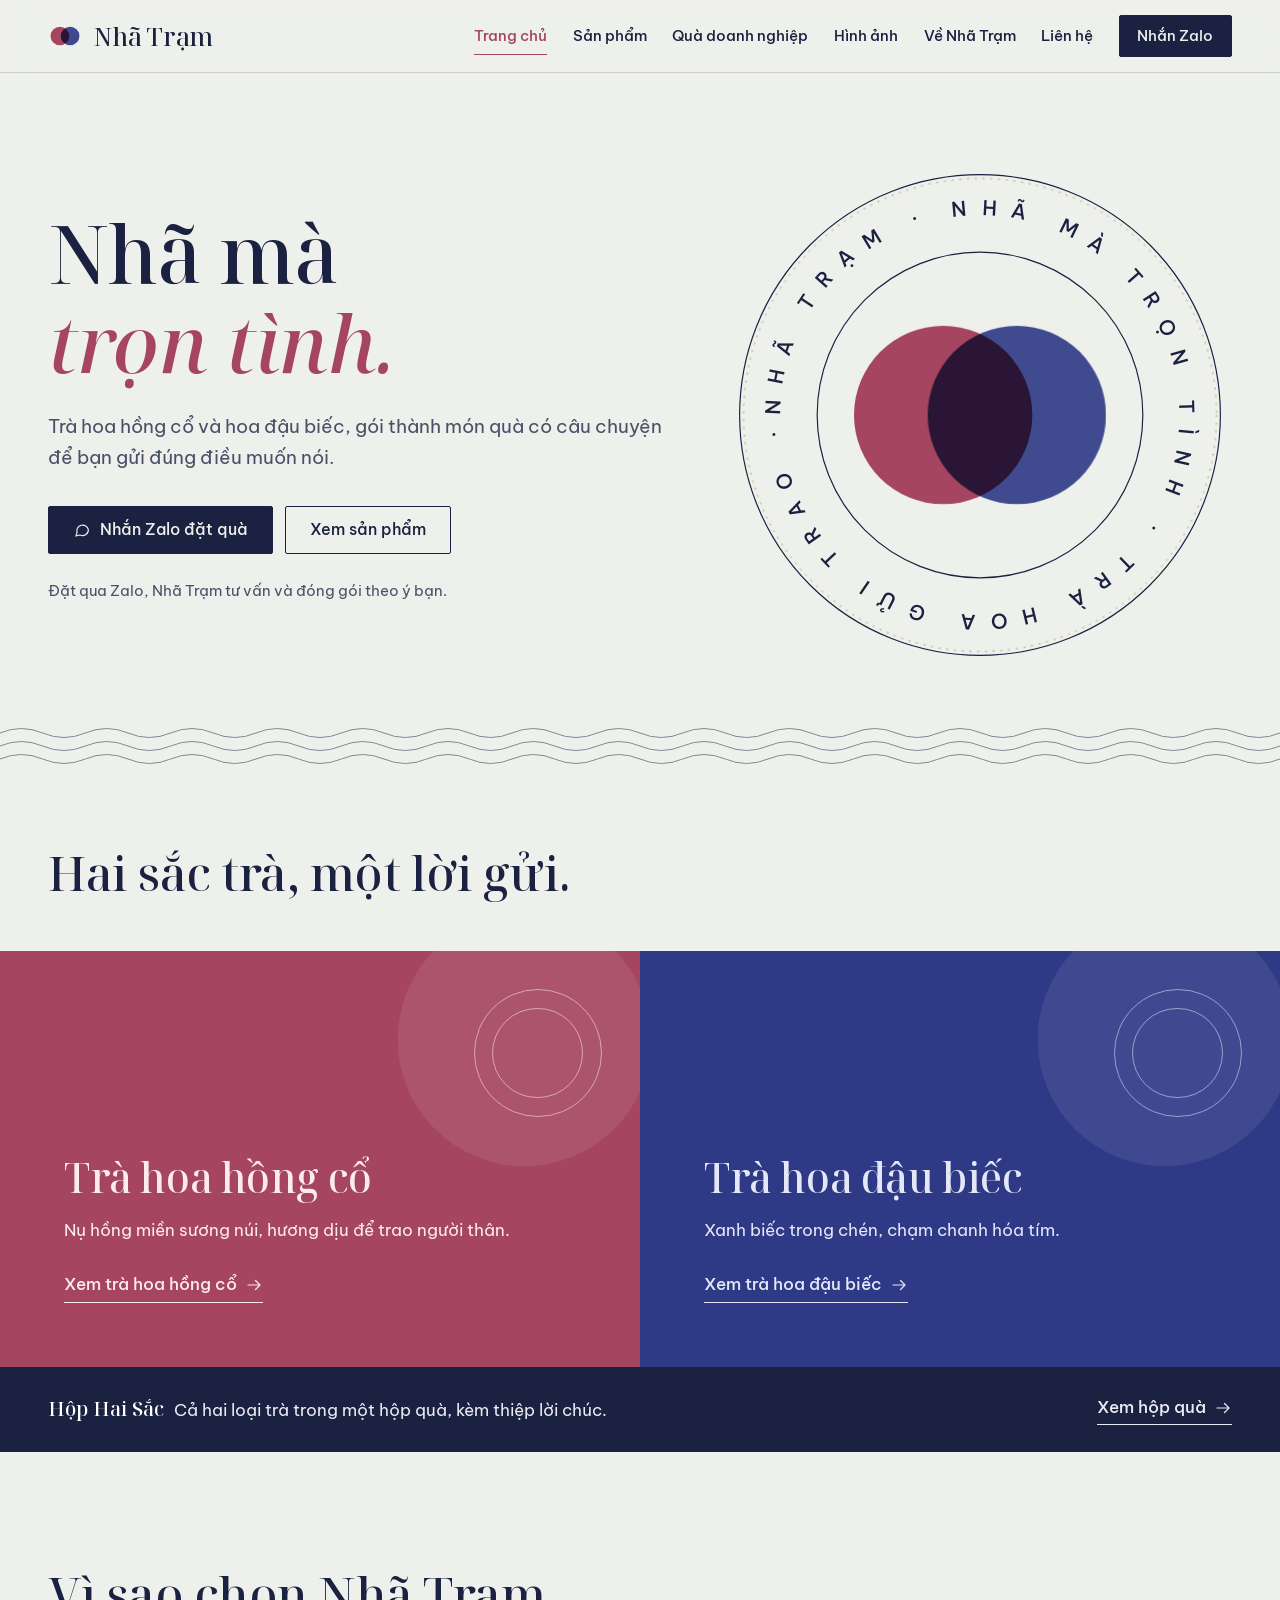
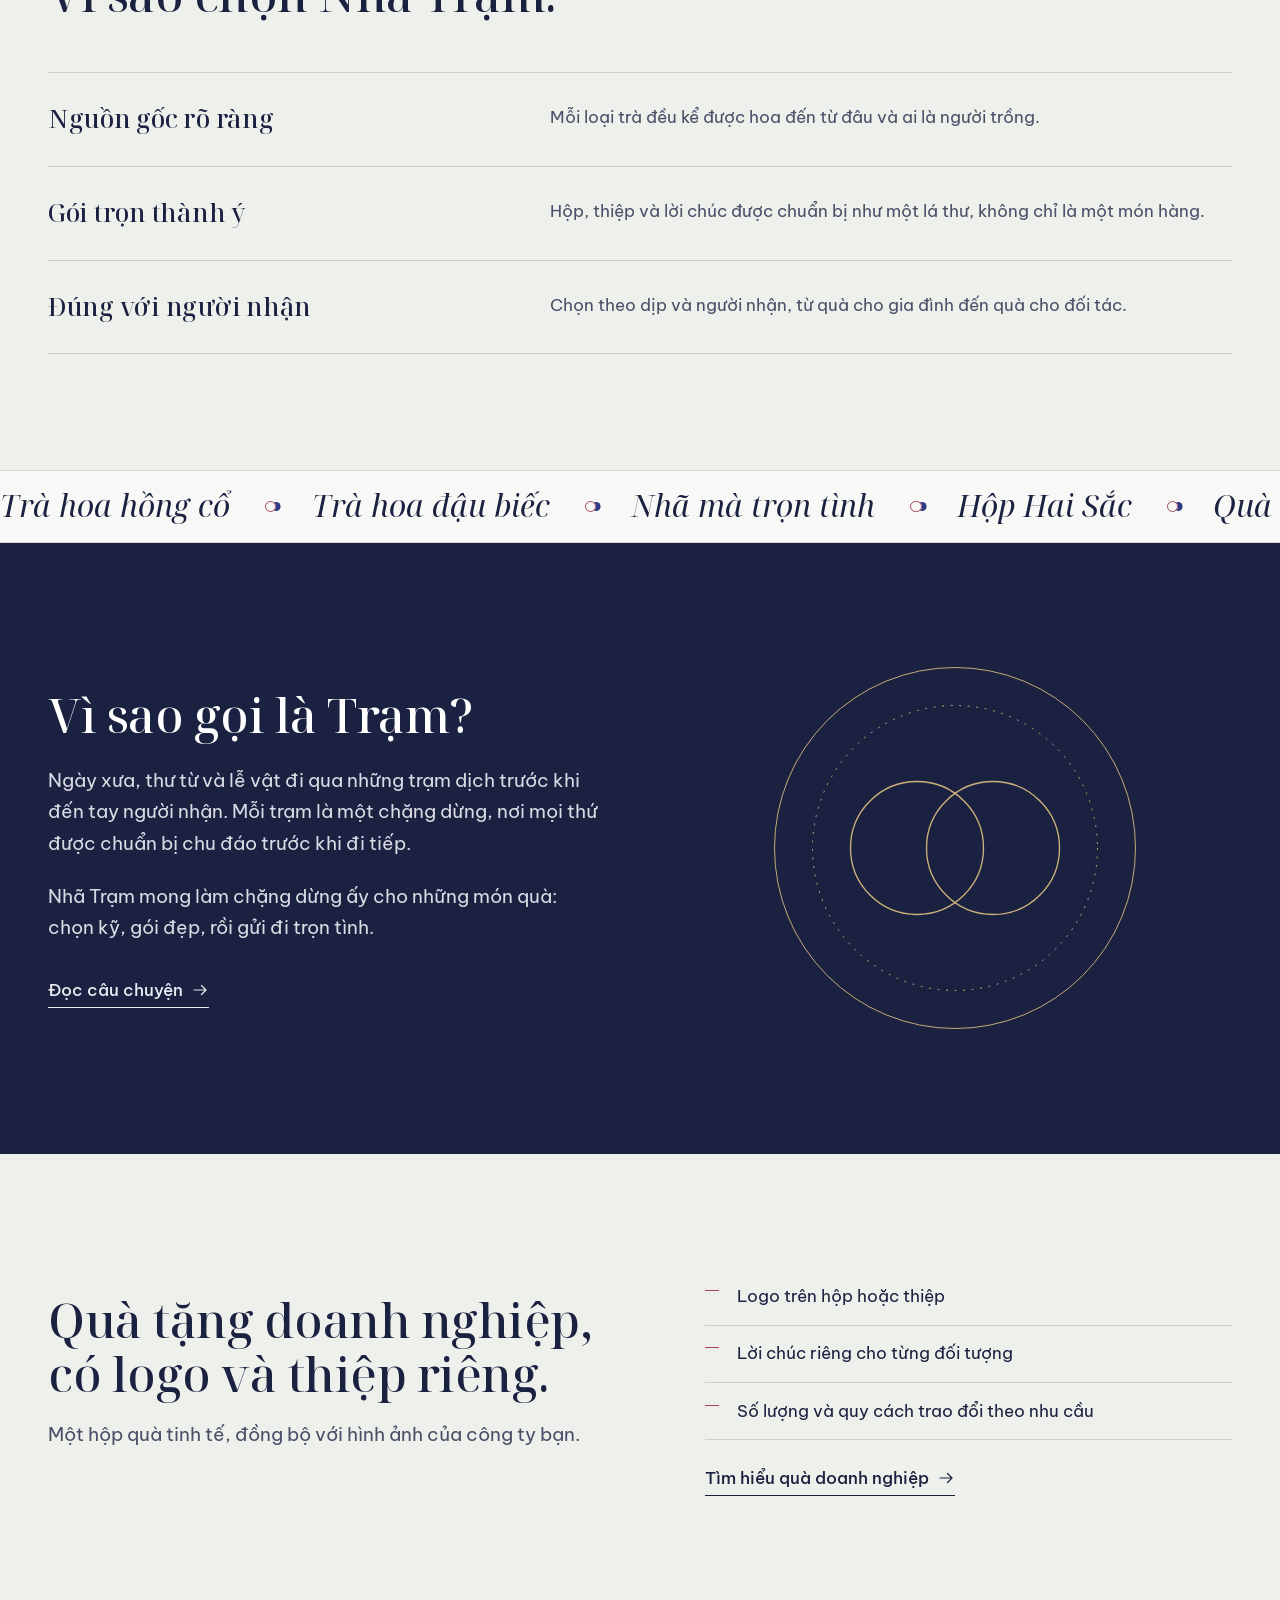
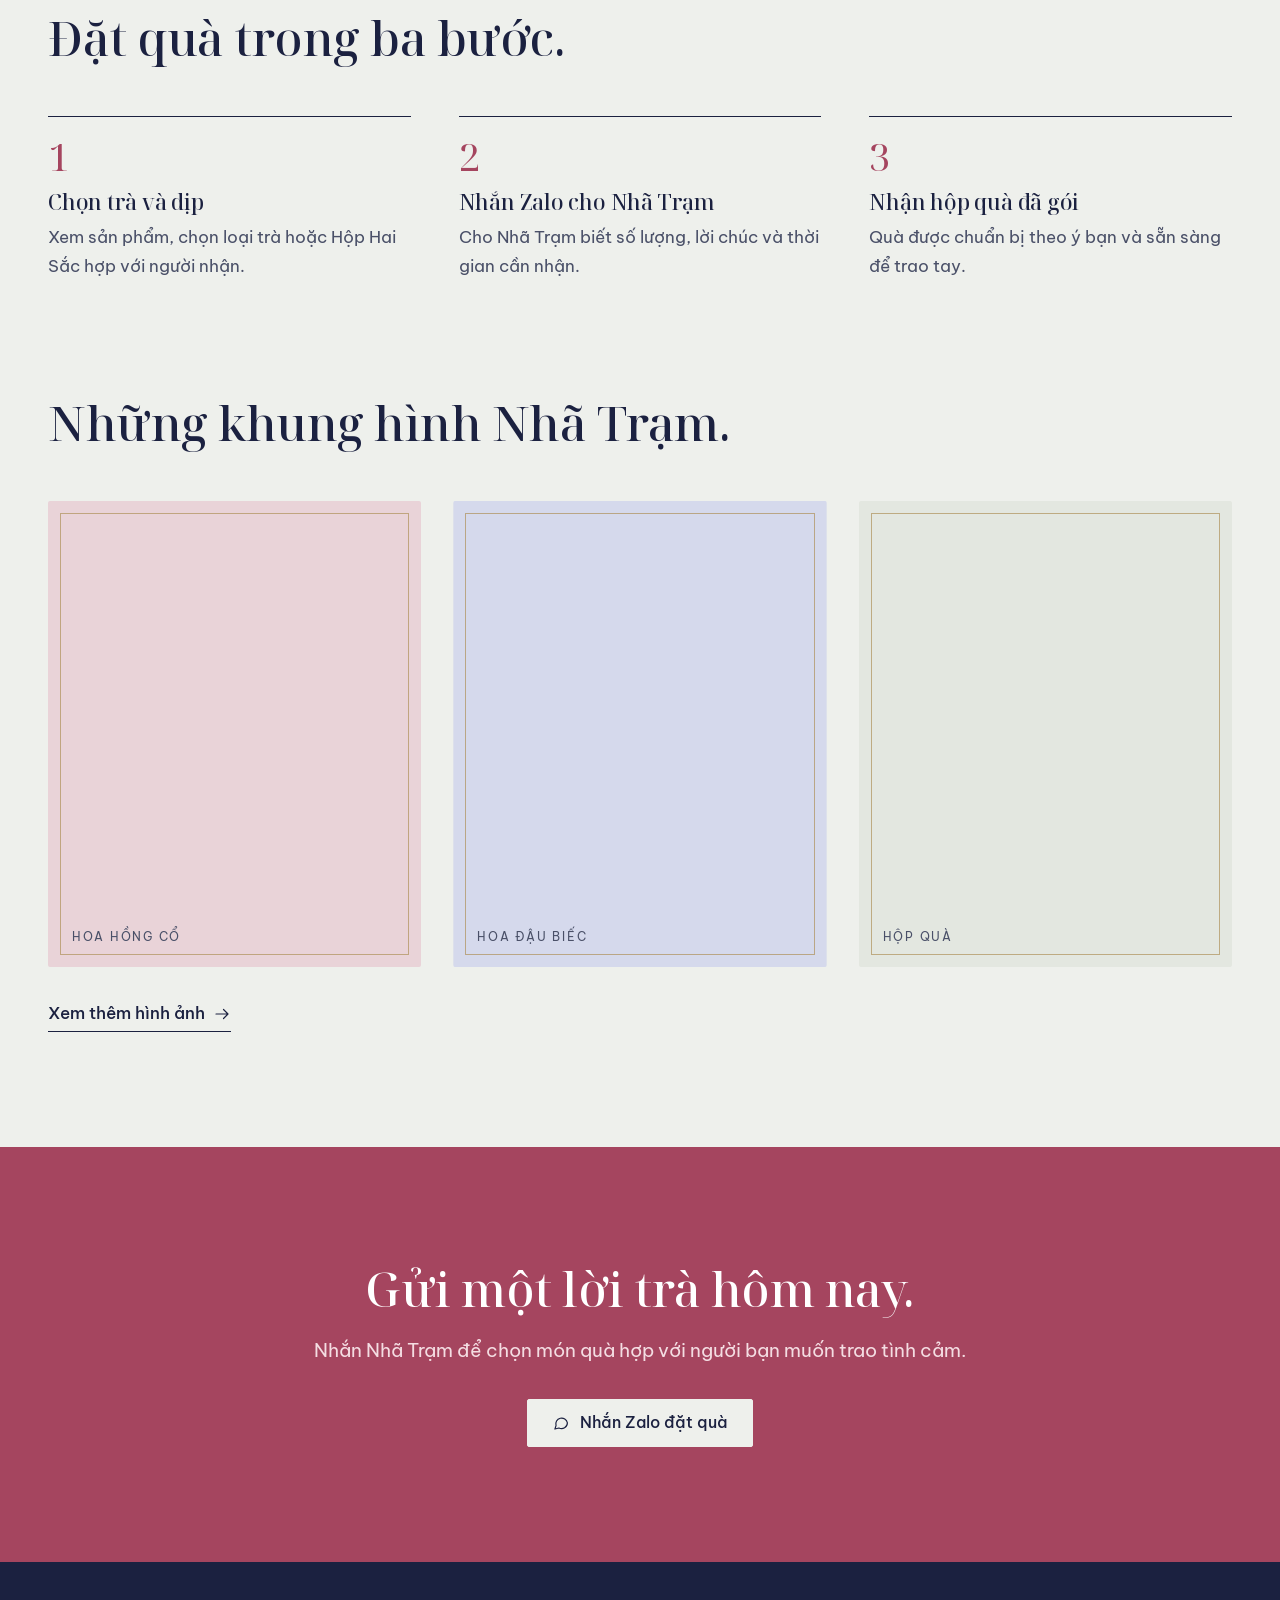
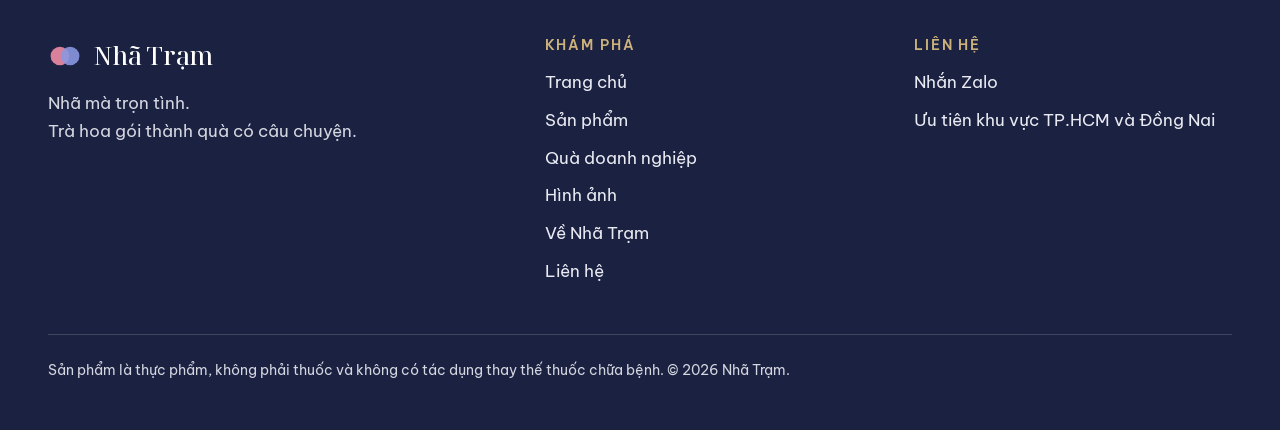
==== commit c71409a9: "Thêm hiệu ứng chuyển động, hover và chuyển trang Co-Authored-By: Claude Sonnet 5.5 <noreply@anthropi" ====
--- a/index.html
+++ b/index.html
@@ -15,7 +15,7 @@
 <a class="skip" href="#main">Bỏ qua điều hướng</a>
 <header class="site-header"><div class="wrap bar">
   <a class="brand" href="index.html" aria-label="Nhã Trạm, về trang chủ"><svg viewBox="0 0 40 40" width="34" height="34" aria-hidden="true"><circle cx="14" cy="20" r="11" fill="#A5455F" style="mix-blend-mode:multiply"/><circle cx="26" cy="20" r="11" fill="#2F3A86" style="mix-blend-mode:multiply" opacity=".92"/></svg><span>Nhã Trạm</span></a>
-  <button class="menu-btn" aria-expanded="false" aria-controls="nav" aria-label="Mở menu"><svg viewBox="0 0 24 24" fill="none" stroke="currentColor" stroke-width="1.6" stroke-linecap="round" aria-hidden="true"><path d="M4 8h16M4 16h16"/></svg></button>
+  <button class="menu-btn" aria-expanded="false" aria-controls="nav" aria-label="Mở menu"><svg viewBox="0 0 24 24" fill="none" stroke="currentColor" stroke-width="1.6" stroke-linecap="round" aria-hidden="true"><path class="l1" d="M4 8h16"/><path class="l2" d="M4 16h16"/></svg></button>
   <nav class="nav" id="nav" aria-label="Điều hướng chính"><a href="index.html" aria-current="page">Trang chủ</a><a href="san-pham.html">Sản phẩm</a><a href="qua-doanh-nghiep.html">Quà doanh nghiệp</a><a href="hinh-anh.html">Hình ảnh</a><a href="ve-nha-tram.html">Về Nhã Trạm</a><a href="lien-he.html">Liên hệ</a><a class="btn" href="lien-he.html#soan-tin" data-zalo>Nhắn Zalo</a></nav>
 </div></header>
 <main id="main">
@@ -29,16 +29,16 @@
   </div>
   <div class="stamp" role="img" aria-label="Con dấu Nhã Trạm với hai vòng tròn hồng và biếc giao nhau">
     <svg viewBox="0 0 520 520">
-      <circle cx="260" cy="260" r="248" fill="none" stroke="#1B2140" stroke-width="1.2"/>
-      <circle cx="260" cy="260" r="168" fill="none" stroke="#1B2140" stroke-width="1.2"/>
-      <circle cx="260" cy="260" r="244" fill="none" stroke="#B0925A" stroke-width="1" stroke-dasharray="2 6"/>
+      <circle class="draw" pathLength="1" cx="260" cy="260" r="248" fill="none" stroke="#1B2140" stroke-width="1.2"/>
+      <circle class="draw d2" pathLength="1" cx="260" cy="260" r="168" fill="none" stroke="#1B2140" stroke-width="1.2"/>
+      <circle class="fade" cx="260" cy="260" r="244" fill="none" stroke="#B0925A" stroke-width="1" stroke-dasharray="2 6"/>
       <g class="ring-rot"><defs><path id="ring" d="M260,260 m-206,0 a206,206 0 1,1 412,0 a206,206 0 1,1 -412,0"/></defs>
         <text class="ring-text"><textPath href="#ring" textLength="1280" lengthAdjust="spacing">NHÃ TRẠM · NHÃ MÀ TRỌN TÌNH · TRÀ HOA GỬI TRAO ·</textPath></text></g>
-      <circle class="c-rose" cx="222" cy="260" r="92"/>
-      <circle class="c-biec" cx="298" cy="260" r="92"/>
+      <g class="pa"><circle class="c-rose" cx="222" cy="260" r="92"/></g>
+      <g class="pb"><circle class="c-biec" cx="298" cy="260" r="92"/></g>
     </svg>
   </div>
-  <div class="waves" aria-hidden="true"><svg viewBox="0 0 1200 46" preserveAspectRatio="none" aria-hidden="true"><path d="M0 10 q20 -9 40 0 t40 0 t40 0 t40 0 t40 0 t40 0 t40 0 t40 0 t40 0 t40 0 t40 0 t40 0 t40 0 t40 0 t40 0 t40 0 t40 0 t40 0 t40 0 t40 0 t40 0 t40 0 t40 0 t40 0 t40 0 t40 0 t40 0 t40 0 t40 0 t40 0 t40 0" fill="none" stroke="currentColor" stroke-width="1" vector-effect="non-scaling-stroke"/><path d="M0 23 q20 -9 40 0 t40 0 t40 0 t40 0 t40 0 t40 0 t40 0 t40 0 t40 0 t40 0 t40 0 t40 0 t40 0 t40 0 t40 0 t40 0 t40 0 t40 0 t40 0 t40 0 t40 0 t40 0 t40 0 t40 0 t40 0 t40 0 t40 0 t40 0 t40 0 t40 0 t40 0" fill="none" stroke="currentColor" stroke-width="1" vector-effect="non-scaling-stroke"/><path d="M0 36 q20 -9 40 0 t40 0 t40 0 t40 0 t40 0 t40 0 t40 0 t40 0 t40 0 t40 0 t40 0 t40 0 t40 0 t40 0 t40 0 t40 0 t40 0 t40 0 t40 0 t40 0 t40 0 t40 0 t40 0 t40 0 t40 0 t40 0 t40 0 t40 0 t40 0 t40 0 t40 0" fill="none" stroke="currentColor" stroke-width="1" vector-effect="non-scaling-stroke"/></svg></div>
+  <div class="waves" aria-hidden="true"><svg viewBox="0 0 1200 46" preserveAspectRatio="none" aria-hidden="true"><path d="M0 10 q20 -9 40 0 t40 0 t40 0 t40 0 t40 0 t40 0 t40 0 t40 0 t40 0 t40 0 t40 0 t40 0 t40 0 t40 0 t40 0 t40 0 t40 0 t40 0 t40 0 t40 0 t40 0 t40 0 t40 0 t40 0 t40 0 t40 0 t40 0 t40 0 t40 0 t40 0 t40 0 t40 0 t40 0 t40 0 t40 0" fill="none" stroke="currentColor" stroke-width="1" vector-effect="non-scaling-stroke"/><path d="M0 23 q20 -9 40 0 t40 0 t40 0 t40 0 t40 0 t40 0 t40 0 t40 0 t40 0 t40 0 t40 0 t40 0 t40 0 t40 0 t40 0 t40 0 t40 0 t40 0 t40 0 t40 0 t40 0 t40 0 t40 0 t40 0 t40 0 t40 0 t40 0 t40 0 t40 0 t40 0 t40 0 t40 0 t40 0 t40 0 t40 0" fill="none" stroke="currentColor" stroke-width="1" vector-effect="non-scaling-stroke"/><path d="M0 36 q20 -9 40 0 t40 0 t40 0 t40 0 t40 0 t40 0 t40 0 t40 0 t40 0 t40 0 t40 0 t40 0 t40 0 t40 0 t40 0 t40 0 t40 0 t40 0 t40 0 t40 0 t40 0 t40 0 t40 0 t40 0 t40 0 t40 0 t40 0 t40 0 t40 0 t40 0 t40 0 t40 0 t40 0 t40 0 t40 0" fill="none" stroke="currentColor" stroke-width="1" vector-effect="non-scaling-stroke"/></svg></div>
 </div></section>
 
 <section class="section" style="padding-top:clamp(3rem,6vw,5rem)"><div class="wrap reveal">
@@ -64,12 +64,14 @@
   </div>
 </div></section>
 
+<div class="band" aria-hidden="true"><div class="track"><span>Trà hoa hồng cổ</span><i></i><span>Trà hoa đậu biếc</span><i></i><span>Nhã mà trọn tình</span><i></i><span>Hộp Hai Sắc</span><i></i><span>Quà có câu chuyện</span><i></i><span>Trà hoa hồng cổ</span><i></i><span>Trà hoa đậu biếc</span><i></i><span>Nhã mà trọn tình</span><i></i><span>Hộp Hai Sắc</span><i></i><span>Quà có câu chuyện</span><i></i></div></div>
+
 <section class="section on-dark"><div class="wrap story">
   <div class="reveal"><h2>Vì sao gọi là Trạm?</h2>
     <p class="lede" style="margin-top:1.4rem">Ngày xưa, thư từ và lễ vật đi qua những trạm dịch trước khi đến tay người nhận. Mỗi trạm là một chặng dừng, nơi mọi thứ được chuẩn bị chu đáo trước khi đi tiếp.</p>
     <p class="lede">Nhã Trạm mong làm chặng dừng ấy cho những món quà: chọn kỹ, gói đẹp, rồi gửi đi trọn tình.</p>
     <div class="actions"><a class="textlink" href="ve-nha-tram.html">Đọc câu chuyện<svg width="18" height="18" viewBox="0 0 24 24" fill="none" stroke="currentColor" stroke-width="1.6" stroke-linecap="round" stroke-linejoin="round" aria-hidden="true"><path d="M4 12h16M14 6l6 6-6 6"/></svg></a></div></div>
-  <svg class="mark" viewBox="0 0 400 400" aria-hidden="true"><circle cx="200" cy="200" r="190" fill="none" stroke="currentColor" stroke-width="1"/><circle cx="200" cy="200" r="150" fill="none" stroke="currentColor" stroke-width="1" stroke-dasharray="2 7"/><circle cx="160" cy="200" r="70" fill="none" stroke="currentColor" stroke-width="1.4"/><circle cx="240" cy="200" r="70" fill="none" stroke="currentColor" stroke-width="1.4"/></svg>
+  <svg class="mark draw-on" viewBox="0 0 400 400" aria-hidden="true"><circle class="d" pathLength="1" cx="200" cy="200" r="190" fill="none" stroke="currentColor" stroke-width="1"/><circle class="fade" cx="200" cy="200" r="150" fill="none" stroke="currentColor" stroke-width="1" stroke-dasharray="2 7"/><circle class="d d2" pathLength="1" cx="160" cy="200" r="70" fill="none" stroke="currentColor" stroke-width="1.4"/><circle class="d d2" pathLength="1" cx="240" cy="200" r="70" fill="none" stroke="currentColor" stroke-width="1.4"/></svg>
 </div></section>
 
 <section class="section"><div class="wrap strip">
--- a/css/main.css
+++ b/css/main.css
@@ -37,16 +37,16 @@
 .section-head p{margin-top:1rem;color:var(--ink-2)}
 
 /* buttons */
-.btn{display:inline-flex;align-items:center;gap:.6rem;min-height:3rem;padding:.7rem 1.5rem;border-radius:2px;font:500 1rem/1.2 var(--sans);text-decoration:none;border:1px solid var(--ink);background:var(--ink);color:var(--mist);cursor:pointer;transition:background .25s var(--ease),color .25s var(--ease),border-color .25s var(--ease),transform .25s var(--ease)}
-.btn:hover{background:var(--rose);border-color:var(--rose)}
+.btn{--b:var(--ink);--f:var(--mist);--h:var(--rose);--hf:#fff;position:relative;isolation:isolate;overflow:hidden;display:inline-flex;align-items:center;gap:.6rem;min-height:3rem;padding:.7rem 1.5rem;border-radius:2px;font:500 1rem/1.2 var(--sans);text-decoration:none;border:1px solid var(--b);background:var(--b);color:var(--f);cursor:pointer;transition:color .35s var(--ease),border-color .35s var(--ease),transform .2s var(--ease)}
+.btn::before{content:"";position:absolute;inset:0;z-index:-1;background:var(--h);transform:translateY(101%);transition:transform .5s var(--ease)}
+.btn:hover,.btn:focus-visible{color:var(--hf);border-color:var(--h)}
+.btn:hover::before,.btn:focus-visible::before{transform:none}
 .btn:active{transform:translateY(1px)}
-.btn.ghost{background:transparent;color:var(--ink)}
-.btn.ghost:hover{background:var(--ink);color:var(--mist);border-color:var(--ink)}
-.on-dark .btn,.on-rose .btn,.on-biec .btn{background:var(--mist);color:var(--ink);border-color:var(--mist)}
-.on-dark .btn:hover,.on-rose .btn:hover,.on-biec .btn:hover{background:var(--brass-light);border-color:var(--brass-light)}
-.on-dark .btn.ghost,.on-rose .btn.ghost,.on-biec .btn.ghost{background:transparent;color:inherit;border-color:currentColor}
-.on-dark .btn.ghost:hover,.on-rose .btn.ghost:hover,.on-biec .btn.ghost:hover{background:var(--mist);color:var(--ink);border-color:var(--mist)}
-.btn svg{width:1.1em;height:1.1em;flex:none}
+.btn.ghost{background:transparent;color:var(--b);--h:var(--b);--hf:var(--f)}
+.on-dark .btn,.on-rose .btn,.on-biec .btn{--b:var(--mist);--f:var(--ink);--h:var(--brass-light);--hf:var(--ink)}
+.on-dark .btn.ghost,.on-rose .btn.ghost,.on-biec .btn.ghost{background:transparent;color:var(--mist);border-color:var(--mist);--h:var(--mist);--hf:var(--ink)}
+.btn svg{width:1.1em;height:1.1em;flex:none;transition:transform .4s var(--ease)}
+.btn:hover svg{transform:translateX(2px) rotate(-6deg)}
 .actions{display:flex;flex-wrap:wrap;gap:.75rem;margin-top:2rem}
 .textlink{display:inline-flex;align-items:center;gap:.5rem;font-weight:500;text-decoration:none;border-bottom:1px solid currentColor;padding-bottom:.15rem}
 .textlink:hover{color:var(--rose)}
@@ -58,18 +58,20 @@
 .brand{display:flex;align-items:center;gap:.7rem;text-decoration:none;font:500 1.55rem/1 var(--serif);letter-spacing:-.01em}
 .brand svg{width:34px;height:34px}
 .nav{display:flex;align-items:center;gap:clamp(1rem,2vw,2rem)}
-.nav a{text-decoration:none;font-size:.95rem;font-weight:500;padding:.4rem 0;border-bottom:1px solid transparent}
-.nav a:hover{border-color:var(--ink)}
-.nav a[aria-current="page"]{border-color:var(--rose);color:var(--rose)}
-.nav .btn{padding:.55rem 1.1rem;min-height:2.6rem;font-size:.95rem;border-bottom:1px solid var(--ink)}
-.nav .btn:hover{border-color:var(--rose)}
+.nav a:not(.btn){text-decoration:none;font-size:.95rem;font-weight:500;padding:.4rem 0;background:linear-gradient(currentColor,currentColor) left bottom/0 1px no-repeat;transition:background-size .45s var(--ease),color .25s}
+.nav a:not(.btn):hover{background-size:100% 1px}
+.nav a[aria-current="page"]{color:var(--rose);background-size:100% 1px}
+.nav .btn{padding:.55rem 1.1rem;min-height:2.6rem;font-size:.95rem}
 .menu-btn{display:none;background:none;border:1px solid var(--ink);border-radius:2px;width:2.8rem;height:2.8rem;cursor:pointer;color:var(--ink);align-items:center;justify-content:center}
 .menu-btn svg{width:22px;height:22px}
+.menu-btn path{transition:transform .4s var(--ease);transform-box:fill-box;transform-origin:center}
+.menu-btn[aria-expanded="true"] .l1{transform:translateY(4px) rotate(45deg)}
+.menu-btn[aria-expanded="true"] .l2{transform:translateY(-4px) rotate(-45deg)}
 @media (max-width:1020px){
   .menu-btn{display:inline-flex}
-  .nav{position:absolute;left:0;right:0;top:100%;flex-direction:column;align-items:stretch;gap:0;background:var(--mist);border-bottom:1px solid var(--rule);padding:.5rem var(--gutter) 1.5rem;display:none}
-  .nav.open{display:flex}
-  .nav a{padding:.95rem 0;border-bottom:1px solid var(--rule);font-size:1.05rem}
+  .nav{position:absolute;left:0;right:0;top:100%;flex-direction:column;align-items:stretch;gap:0;background:var(--mist);border-bottom:1px solid var(--rule);padding:.5rem var(--gutter) 1.5rem;visibility:hidden;opacity:0;transform:translateY(-8px);transition:opacity .3s var(--ease),transform .35s var(--ease),visibility 0s .35s}
+  .nav.open{visibility:visible;opacity:1;transform:none;transition-delay:0s}
+  .nav a:not(.btn){padding:.95rem 0;border-bottom:1px solid var(--rule);font-size:1.05rem;background:none}
   .nav .btn{margin-top:1rem;justify-content:center}
 }
 
@@ -93,7 +95,7 @@
 @media (prefers-reduced-motion:reduce){.ring-rot,.c-rose,.c-biec{animation:none}html{scroll-behavior:auto}}
 
 /* two tea panels */
-.panels{display:grid;grid-template-columns:1fr 1fr}
+.panels{display:grid;grid-template-columns:1fr 1fr;overflow-x:clip}
 .panel{padding:clamp(2.2rem,5vw,4.5rem);min-height:26rem;display:flex;flex-direction:column;justify-content:flex-end;position:relative;overflow:hidden}
 .on-rose{background:var(--rose);color:var(--rose-text)}
 .on-biec{background:var(--biec);color:var(--biec-text)}
@@ -182,7 +184,7 @@
 
 /* gallery */
 .filters{display:flex;flex-wrap:wrap;gap:.5rem;margin-bottom:2rem}
-.filters button{font:500 .95rem/1 var(--sans);padding:.7rem 1.2rem;border:1px solid var(--rule);background:transparent;color:var(--ink);border-radius:2px;cursor:pointer;transition:all .2s}
+.filters button{font:500 .95rem/1 var(--sans);min-height:2.75rem;padding:.7rem 1.2rem;border:1px solid var(--rule);background:transparent;color:var(--ink);border-radius:2px;cursor:pointer;transition:background-color .25s,color .25s,border-color .25s}
 .filters button:hover{border-color:var(--ink)}
 .filters button[aria-pressed="true"]{background:var(--ink);color:var(--mist);border-color:var(--ink)}
 .gallery{columns:3;column-gap:clamp(1rem,2.5vw,2rem)}
@@ -238,12 +240,129 @@
 .legal{margin-top:3rem;padding-top:1.5rem;border-top:1px solid rgba(233,234,242,.2);font-size:.88rem;opacity:.85;max-width:none}
 @media (max-width:760px){.foot-grid{grid-template-columns:1fr}}
 
-/* reveal */
+/* ===== Chuyển động: trạng thái và phản hồi (luôn bật) ===== */
+:root{interpolate-size:allow-keywords;color-scheme:light}
+a,button,summary,select{touch-action:manipulation;-webkit-tap-highlight-color:rgba(165,69,95,.15)}
+section[id],article[id]{scroll-margin-top:5.5rem}
+.site-header{transition:box-shadow .35s var(--ease)}
+.site-header.scrolled{box-shadow:0 12px 28px -22px rgba(27,33,64,.55)}
+.site-header::after{content:"";position:absolute;left:0;right:0;bottom:-1px;height:2px;background:var(--rose);transform:scaleX(var(--p,0));transform-origin:left}
+.textlink svg{transition:transform .4s var(--ease)}
+.textlink:hover svg{transform:translateX(5px)}
+.frame::before{transition:inset .7s var(--ease),border-color .4s}
+.frame img{transition:transform 1.4s var(--ease)}
+.frame:hover::before{inset:20px;border-color:var(--brass)}
+.frame:hover img{transform:scale(1.045)}
+.row{position:relative}
+.row h3{transition:transform .55s var(--ease),color .3s}
+.row::after{content:"";position:absolute;left:0;right:0;bottom:-1px;height:1px;background:var(--rose);transform:scaleX(0);transform-origin:left;transition:transform .7s var(--ease)}
+.row:hover h3{transform:translateX(12px);color:var(--rose)}
+.row:hover::after{transform:none}
+.principles li{transition:transform .5s var(--ease)}
+.principles li:hover{transform:translateX(10px)}
+.channels li,.ticks li{transition:color .25s}
+.soon li{transition:transform .4s var(--ease),border-color .3s,background-color .3s}
+.soon li:hover{transform:translateY(-3px);border-color:var(--rose);background:#fff}
+.panel{transition:filter .6s var(--ease)}
+.panel>*{position:relative}
+.panel::before{content:"";position:absolute;right:-18%;top:-34%;width:72%;aspect-ratio:1;border-radius:50%;background:rgba(255,255,255,.08);transform:scale(.55);transition:transform 1.1s var(--ease)}
+.panel:hover::before{transform:scale(1.35)}
+.panel .dot{transition:transform .9s var(--ease),opacity .4s}
+.panel:hover .dot{transform:scale(1.4) rotate(25deg);opacity:.95}
+.panel h3,.panel p,.panel div{transition:transform .6s var(--ease)}
+.panel:hover h3,.panel:hover p,.panel:hover div{transform:translateY(-6px)}
+.panels:has(.panel:hover) .panel:not(:hover){filter:saturate(.7) brightness(.93)}
+.combo-row .textlink svg{transition:transform .4s var(--ease)}
+.field input,.field select,.field textarea{transition:border-color .25s,box-shadow .25s,background-color .25s}
+.field input:hover,.field select:hover,.field textarea:hover{border-color:var(--ink)}
+.field label{transition:color .25s}
+.field:focus-within label{color:var(--biec)}
+summary{transition:color .25s}
+summary:hover{color:var(--rose)}
+.band{border-block:1px solid var(--rule);overflow:hidden;padding-block:1.1rem;background:var(--paper)}
+.band .track{display:flex;width:max-content;gap:2.2rem;align-items:center;font:italic 400 clamp(1.3rem,2.4vw,1.9rem)/1.2 var(--serif);color:var(--ink);white-space:nowrap}
+.band i{flex:none;width:.7rem;height:.7rem;border-radius:50%;border:1px solid var(--rose);box-shadow:.35rem 0 0 -1px var(--biec)}
+.band:hover .track{animation-play-state:paused!important}
+.paused *,.paused{animation-play-state:paused!important}
+.gallery figure.out{opacity:0;transform:scale(.96);transition:opacity .22s,transform .22s}
+dialog.lb{opacity:0;transform:scale(.96);transition:opacity .3s,transform .45s var(--ease),overlay .3s allow-discrete,display .3s allow-discrete}
+dialog.lb[open]{opacity:1;transform:none}
+@starting-style{dialog.lb[open]{opacity:0;transform:scale(.96)}}
+dialog.lb::backdrop{background:rgba(27,33,64,0);transition:background .35s,overlay .35s allow-discrete,display .35s allow-discrete}
+dialog.lb[open]::backdrop{background:rgba(27,33,64,.88)}
+@starting-style{dialog.lb[open]::backdrop{background:rgba(27,33,64,0)}}
+.result.show{animation:fadeUp .6s var(--ease) both}
+
+@keyframes fadeUp{from{opacity:0;transform:translateY(18px)}}
+@keyframes rise{from{transform:translateY(108%)}}
+@keyframes pop{from{opacity:0;transform:translateY(16px) scale(.98)}}
+@keyframes drift{to{transform:translateX(-80px)}}
+@keyframes marq{to{transform:translateX(calc(-50% - 1.1rem))}}
+@keyframes vtOut{to{opacity:0;transform:translateY(-10px)}}
+@keyframes vtIn{from{opacity:0;transform:translateY(16px)}}
+
+/* ===== Chuyển động: tác giả (chỉ khi người dùng không tắt chuyển động) ===== */
 @media (prefers-reduced-motion:no-preference){
+  @view-transition{navigation:auto}
+  .site-header{view-transition-name:site-header}
+  .site-header .brand svg{view-transition-name:brand-mark}
+  ::view-transition-old(root){animation:vtOut .28s cubic-bezier(.4,0,1,1) both}
+  ::view-transition-new(root){animation:vtIn .65s var(--ease) both .05s}
+  ::view-transition-group(brand-mark){animation-duration:.6s;animation-timing-function:var(--ease)}
+
+  /* hero: con dấu tự vẽ rồi hai vòng tròn áp lại */
+  .js .stamp .draw{stroke-dasharray:1;stroke-dashoffset:1;animation:draw 1.8s var(--ease) both}
+  .js .stamp .draw.d2{animation-delay:.25s}
+  .js .stamp .fade{animation:fadeIn 1.4s ease both .8s}
+  .js .stamp .ring-rot{animation:spin 140s linear infinite,fadeIn 1.2s ease both .6s}
+  .pa{transform:translateX(calc(var(--n,0)*13px));transition:transform .6s var(--ease)}
+  .pb{transform:translateX(calc(var(--n,0)*-13px));transition:transform .6s var(--ease)}
+  .stamp svg{transform:translate(calc(var(--tx,0)*7px),calc(var(--ty,0)*7px));transition:transform .8s var(--ease)}
+  .js .hero .w{display:inline-block;overflow:hidden;vertical-align:top;padding-block:.1em;margin-block:-.1em}
+  .js .hero .w>span{display:inline-block;animation:rise 1s var(--ease) both;animation-delay:calc(var(--i)*75ms + 250ms)}
+  .js .page-head .w{display:inline-block;overflow:hidden;vertical-align:top;padding-block:.1em;margin-block:-.1em}
+  .js .page-head .w>span{display:inline-block;animation:rise 1s var(--ease) both;animation-delay:calc(var(--i)*70ms + 320ms)}
+  .js .hero .lede,.js .hero .actions,.js .hero .note{animation:fadeUp 1s var(--ease) both}
+  .js .hero .lede{animation-delay:.8s}.js .hero .actions{animation-delay:.95s}.js .hero .note{animation-delay:1.1s}
+  .js .page-head .lede{animation:fadeUp 1s var(--ease) both .75s}
+  .waves path{animation:drift 16s linear infinite}
+  .waves path:nth-child(2){animation-duration:22s;animation-direction:reverse}
+  .waves path:nth-child(3){animation-duration:28s}
+  .band .track{animation:marq 46s linear infinite}
+
+  /* cuộn: mỗi loại nội dung có cách xuất hiện riêng */
   .js .reveal{opacity:0;transform:translateY(18px);transition:opacity .9s var(--ease),transform .9s var(--ease)}
   .js .reveal.in{opacity:1;transform:none}
+  .js .stagger>*{opacity:0;transform:translateY(16px);transition:opacity .8s var(--ease),transform .8s var(--ease);transition-delay:calc(var(--i,0)*90ms)}
+  .js .stagger.in>*{opacity:1;transform:none}
+  .js .panel{opacity:0;transform:translateX(var(--from,-36px));transition:opacity 1s var(--ease),transform 1.1s var(--ease),filter .6s var(--ease)}
+  .js .panel:nth-child(2){--from:36px}
+  .js .panels.in .panel{opacity:1;transform:none}
+  .js .frame{clip-path:inset(100% 0 0 0);transition:clip-path 1.2s var(--ease)}
+  .js .frame.in{clip-path:inset(0)}
+  .js .steps li{border-top-color:transparent;position:relative}
+  .js .steps li::after{content:"";position:absolute;left:0;right:0;top:-1px;height:1px;background:var(--ink);transform:scaleX(0);transform-origin:left;transition:transform 1.1s var(--ease);transition-delay:calc(var(--i,0)*120ms + 150ms)}
+  .js .steps.in li::after{transform:none}
+  .js .draw-on .d{stroke-dasharray:1;stroke-dashoffset:1;transition:stroke-dashoffset 2.4s var(--ease)}
+  .js .draw-on .d.d2{transition-delay:.35s}
+  .js .draw-on.in .d{stroke-dashoffset:0}
+  .js .draw-on .fade{opacity:0;transition:opacity 1.6s ease .9s}
+  .js .draw-on.in .fade{opacity:1}
+  .gallery figure.pop{animation:pop .65s var(--ease) both;animation-delay:var(--d,0ms)}
+  .nav.open a{animation:fadeUp .5s var(--ease) both;animation-delay:calc(var(--i,0)*45ms + 80ms)}
+
+  /* hỏi đáp mở ra mượt */
+  details::details-content{block-size:0;overflow:clip;transition:block-size .45s var(--ease),content-visibility .45s allow-discrete}
+  details[open]::details-content{block-size:auto}
 }
-
+@keyframes draw{to{stroke-dashoffset:0}}
+@keyframes fadeIn{from{opacity:0}}
+@media (prefers-reduced-motion:reduce){
+  .ring-rot,.c-rose,.c-biec,.waves path,.band .track{animation:none}
+  .band .track{flex-wrap:wrap;width:auto;justify-content:center}
+}
+
+/* logo trên nền tối */
 .site-footer .brand circle{mix-blend-mode:normal!important}
 .site-footer .brand circle:first-child{fill:#D9809A}
 .site-footer .brand circle:last-child{fill:#8B97E0;opacity:.9}
